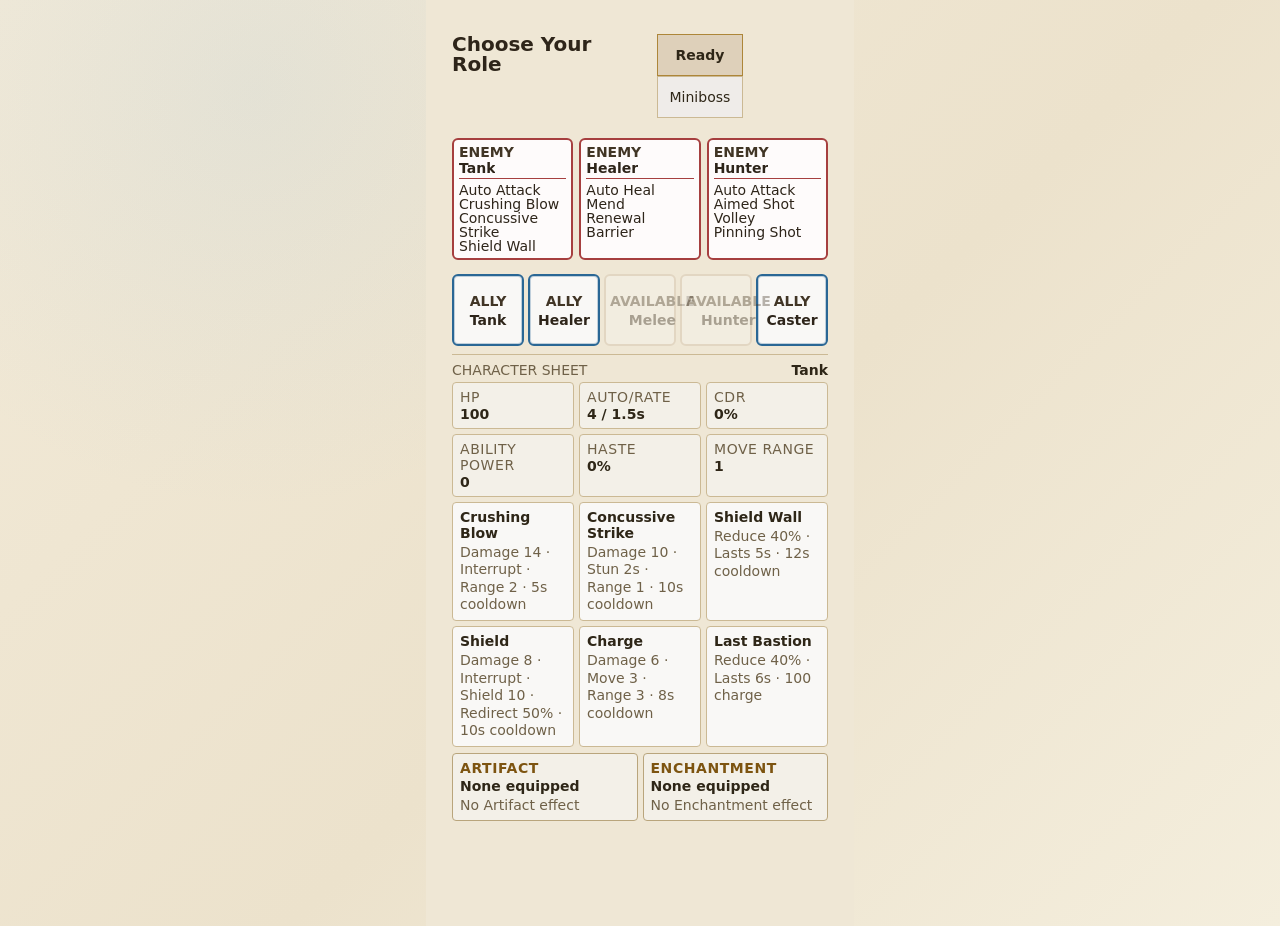
==== index.html @ 537f5ff3 "Refine expanded phone battle layout" ====
<!doctype html>
<html lang="en">
  <head>
    <meta charset="utf-8">
    <meta name="viewport" content="width=device-width, initial-scale=1">
    <title>Card Combat RPG Prototype</title>
    <link rel="stylesheet" href="styles.css?v=expanded-arena-2">
  </head>
  <body>
    <main class="app-shell">
      <section id="roleScreen" class="screen">
        <header class="screen-header">
          <div>
            <p class="eyebrow">Darkwood Training Pull</p>
            <h1>Choose Your Role</h1>
          </div>
          <div class="topbar-actions">
            <button id="roleReadyButton" class="primary-button" type="button">Ready</button>
            <button id="newRunButton" class="icon-text-button hidden" type="button">New Run</button>
            <button id="minibossButton" class="icon-text-button" type="button">Miniboss</button>
            <button id="openInventoryFromRole" class="icon-text-button" type="button">Loadout</button>
          </div>
        </header>
        <section class="character-sheet-strip">
          <h2>Character Sheet</h2>
          <div id="rolePlayerStatsPanel" class="player-stats-panel"></div>
        </section>
        <section>
          <h2>Battlefield Preview</h2>
          <div id="roleFormation" class="formation-grid"></div>
        </section>
        <div id="roleCards" class="hidden"></div>
        <div id="enemyPreview" class="hidden"></div>
      </section>

      <section id="battleScreen" class="screen battle-screen hidden">
        <div class="combat-topbar">
          <div>
            <p class="eyebrow" id="encounterLabel">Room 1 of 8</p>
            <h1 id="battleTitle">Training Pull</h1>
            <div id="runTrack" class="run-track" aria-label="Run progress"></div>
          </div>
          <div class="topbar-actions">
            <button id="openInventoryFromBattle" class="icon-text-button" type="button">Loadout</button>
            <button id="replayButton" class="icon-text-button" type="button">Replay</button>
          </div>
        </div>

        <div class="battle-layout">
          <section class="field-wrap" aria-label="Tactical battlefield">
            <svg id="targetLines" class="target-lines" aria-hidden="true"></svg>
            <div id="battlefield" class="battlefield"></div>
            <section class="target-panel battlefield-target-panel">
              <span>Current Target</span>
              <strong id="currentTargetText">None</strong>
              <div id="targetDetail" class="target-detail"></div>
            </section>
            <div id="countdownOverlay" class="countdown hidden"></div>
            <div id="resultOverlay" class="result-overlay hidden"></div>
          </section>

          <aside class="side-panel">
            <div class="battle-action-row">
              <section class="battle-abilities">
                <h2>Abilities</h2>
                <div id="abilityBar" class="ability-bar"></div>
              </section>
            </div>
            <div class="battle-info-row">
              <section>
                <h2>Gear &amp; Stats</h2>
                <div id="playerStatsPanel" class="player-stats-panel"></div>
              </section>
              <section>
                <h2>Live Meter</h2>
                <div id="meterList" class="meter-list"></div>
              </section>
            </div>
          </aside>
        </div>
      </section>

      <section id="lootScreen" class="screen hidden">
        <header class="screen-header">
          <div>
            <p class="eyebrow" id="lootPrompt">Choose 1 of 3</p>
            <h1>Personal Loot</h1>
          </div>
          <button id="lootConfirmButton" class="primary-button" type="button" disabled>Secure Card</button>
        </header>
        <section class="character-sheet-strip">
          <h2>Character Sheet</h2>
          <div id="lootPlayerStatsPanel" class="player-stats-panel"></div>
        </section>
        <div id="lootChoices" class="loot-grid"></div>
      </section>

      <section id="runScreen" class="screen hidden">
        <header class="screen-header">
          <div>
            <p class="eyebrow">Run Complete</p>
            <h1 id="runTitle">Darkwood Warren Cleared</h1>
          </div>
          <button id="returnToCampButton" class="primary-button" type="button">Return to Camp</button>
        </header>
        <div id="runSummary" class="run-summary"></div>
        <section>
          <h2>Cards Secured This Run</h2>
          <ul id="runCards" class="run-card-list"></ul>
        </section>
      </section>

      <section id="equipScreen" class="screen hidden">
        <header class="screen-header">
          <div>
            <p class="eyebrow">Card Added</p>
            <h1>Equip Your Loot</h1>
          </div>
          <button id="nextFightButton" class="primary-button" type="button">Enter Fight 2</button>
        </header>
        <section class="character-sheet-strip">
          <h2>Character Sheet</h2>
          <div id="equipPlayerStatsPanel" class="player-stats-panel"></div>
        </section>
        <div class="inventory-layout">
          <section>
            <h2>Equipment</h2>
            <div id="equipSlots" class="slot-grid"></div>
          </section>
          <section>
            <h2>Collection</h2>
            <div id="collectionCards" class="collection-list"></div>
          </section>
        </div>
      </section>
    </main>

    <dialog id="inventoryDialog" class="modal">
      <div class="modal-header">
        <h1>Collection</h1>
        <button id="closeInventory" class="icon-text-button" type="button">Close</button>
      </div>
      <section class="collection-character-sheet">
        <h2>Character Sheet</h2>
        <div id="modalCharacterSheet" class="player-stats-panel"></div>
      </section>
      <div class="inventory-layout">
        <section>
          <h2>Equipment</h2>
          <div id="modalEquipSlots" class="slot-grid"></div>
        </section>
        <section>
          <h2>Owned Cards</h2>
          <div id="modalCollectionCards" class="collection-list"></div>
        </section>
      </div>
    </dialog>

    <script src="game.js?v=no-team-labels"></script>
    <script src="loot/card-system.js"></script>
  </body>
</html>
---- styles.css ----
:root {
  color-scheme: light;
  --phone-width: 428px;
  --phone-height: 926px;
  --battle-cell-width: 100px;
  --battle-cell-height: 100px;
  --battle-gap: 7px;
  --bg: #efe7d5;
  --panel: #fbf6ea;
  --panel-soft: rgba(252, 247, 236, 0.94);
  --line: #cbb994;
  --line-bright: #8d7546;
  --text: #2e2617;
  --muted: #6f6148;
  --gold: #9a6f14;
  --red: #a83228;
  --green: #2f6f38;
  --blue: #2a6795;
  --violet: #63409f;
  --common: #6a6250;
  --uncommon: #2c7135;
  --rare: #26618f;
  --epic: #6e3aa8;
  --legendary: #a35f0c;
}

/* Phone-first lock: the game is authored for the iPhone Pro Max canvas (428x926).
   Cells are sized so 4 columns + gaps + the battlefield's own padding fit inside
   the 428px shell, with the taller cells using the vertical space the battle
   layout reclaimed. Narrower handsets step down at the 400px breakpoint below. */
:root {
  --battle-cell-width: 96px;
  --battle-cell-height: 120px;
  --battle-gap: 5px;
}

html,
body {
  min-height: var(--phone-height);
}

.app-shell {
  min-height: var(--phone-height);
  padding: 6px;
}

.screen {
  min-height: calc(var(--phone-height) - 12px);
}

#roleScreen {
  padding: 28px 20px;
}

#roleScreen .screen-header {
  margin-bottom: 20px;
}

#roleScreen h1 {
  font-size: 39px;
  line-height: 1.05;
}

.role-choice-screen {
  gap: 14px;
}

.role-enemy-preview h2 {
  font-size: 12px;
}

.role-enemy-list {
  grid-template-columns: repeat(3, minmax(0, 1fr));
  gap: 7px;
}

.role-enemy-card {
  min-height: 54px;
  padding: 8px;
  border-radius: 14px;
}

.role-enemy-card > span {
  font-size: 15px;
}

.role-enemy-card strong {
  font-size: 13px;
}

.role-enemy-card small {
  font-size: 11px;
}

.role-choice-grid {
  grid-template-columns: repeat(3, minmax(0, 1fr));
  gap: 8px;
}

.role-choice-card {
  min-height: 164px;
  padding: 10px 8px;
  border: 2px solid #cdbaa2;
  border-radius: 18px;
  background: #f9f8f6;
  color: #2e251a;
}

.role-choice-title {
  display: flex;
  justify-content: center;
  gap: 6px;
  text-align: center;
}

.role-choice-title span {
  font-size: 20px;
}

.role-choice-title strong {
  font-size: 19px;
}

.role-choice-rule {
  height: 2px;
  margin: 8px 0 7px;
  background: #f7f6f4;
}

.role-choice-card ul {
  gap: 2px;
  font-size: 10px;
  line-height: 1.18;
}

.battle-screen {
  display: grid;
  grid-template-rows: auto 1fr;
  min-height: calc(var(--phone-height) - 12px);
}

.battle-layout,
.selection-layout,
.inventory-layout {
  grid-template-columns: 1fr;
}

.combat-topbar {
  align-items: center;
  flex-direction: row;
  gap: 8px;
}

.combat-topbar > div:first-child {
  min-width: 0;
}

.combat-topbar h1 {
  overflow: hidden;
  font-size: 18px;
  text-overflow: ellipsis;
  white-space: nowrap;
}

.combat-topbar .topbar-actions {
  flex: 0 0 164px;
  grid-template-columns: repeat(2, minmax(0, 1fr));
}

.formation-grid {
  grid-template-columns: repeat(4, minmax(0, 1fr));
  gap: 5px;
  overflow-x: hidden;
}

.formation-cell,
.empty-cell {
  height: 124px;
  min-height: 0;
}

.battlefield {
  width: 100%;
  justify-content: center;
  padding: 10px 8px;
}

.cell,
.unit-card {
  width: var(--battle-cell-width);
  min-width: var(--battle-cell-width);
  height: var(--battle-cell-height);
  min-height: var(--battle-cell-height);
}

.field-wrap {
  display: grid;
  align-content: center;
  min-height: 344px;
  overflow: hidden;
}

.side-panel {
  gap: 5px;
  padding: 6px;
  align-self: end;
}

.loot-grid {
  grid-template-columns: 1fr;
}

#roleScreen .role-formation-cell .role-choice-title strong {
  overflow: hidden;
  max-width: 100%;
  font-size: 12px;
  text-overflow: ellipsis;
  white-space: nowrap;
  overflow-wrap: normal;
}

#roleScreen .role-formation-cell .role-choice-card {
  min-height: 164px;
  padding: 10px 8px;
  border: 2px solid #cdbaa2;
  border-radius: 18px;
  background: #f9f8f6;
  color: #2e251a;
}

#roleScreen .role-formation-cell .role-choice-card.selected {
  border-color: #cdbaa2;
}

#roleScreen .role-formation-cell .role-choice-title {
  display: flex;
  justify-content: center;
  gap: 6px;
}

#roleScreen .role-formation-cell .role-choice-title span {
  font-size: 20px;
}

#roleScreen .role-formation-cell .role-choice-title strong {
  font-size: 19px;
}

#roleScreen .role-formation-cell .role-choice-rule {
  height: 2px;
  margin: 8px 0 7px;
  background: #f7f6f4;
}

#roleScreen .role-formation-cell .role-choice-card ul {
  font-size: 10px;
  line-height: 1.18;
}

#roleScreen .role-choice-grid {
  grid-template-columns: repeat(3, minmax(0, 1fr));
  gap: 8px;
}

#roleScreen .role-choice-card {
  min-height: 300px;
  max-height: 300px;
  padding: 14px 10px;
  border-radius: 18px;
  align-content: start;
}

#roleScreen .role-choice-title {
  display: grid;
  justify-items: center;
  gap: 8px;
  text-align: center;
}

#roleScreen .role-choice-title span {
  font-size: 34px;
}

#roleScreen .role-choice-title strong {
  font-size: 24px;
}

#roleScreen .role-choice-card ul {
  font-size: 12px;
  line-height: 1.18;
}

/* Reference pass: player choice cards read like collectible cards. */
#roleScreen .role-formation-cell .role-choice-card {
  min-height: 164px;
  padding: 10px 8px;
  border: 2px solid #cdbaa2;
  border-radius: 18px;
  background: #f9f8f6;
  color: #2e251a;
}

#roleScreen .role-formation-cell .role-choice-card.selected {
  border-color: #cdbaa2;
}

#roleScreen .role-formation-cell .role-choice-title {
  display: flex;
  justify-content: center;
  gap: 6px;
}

#roleScreen .role-formation-cell .role-choice-title span {
  font-size: 20px;
}

#roleScreen .role-formation-cell .role-choice-title strong {
  font-size: 19px;
}

#roleScreen .role-formation-cell .role-choice-rule {
  height: 2px;
  margin: 8px 0 7px;
  background: #f7f6f4;
}

#roleScreen .role-formation-cell .role-choice-card ul {
  font-size: 10px;
  line-height: 1.18;
}

#roleScreen .unit-card-owner {
  margin-bottom: 4px;
  color: #413525;
  font-size: 10px;
  font-weight: 800;
  text-transform: uppercase;
}

#roleScreen .role-formation-grid {
  display: grid;
  grid-template-columns: repeat(4, minmax(0, 1fr));
  gap: 6px;
}

#roleScreen .role-formation-cell {
  min-height: 132px;
  min-height: 0;
  height: auto;
}

#roleScreen .role-empty-cell {
  width: 100%;
  height: 100%;
  min-height: 132px;
  border: 1px dashed #cdbaa2;
  border-radius: 14px;
}

#roleScreen .role-formation-cell .role-choice-card,
#roleScreen .role-formation-cell .role-enemy-card {
  width: 100%;
  height: 100%;
  min-height: 132px;
  max-height: 132px;
}

#roleScreen .role-formation-cell .role-choice-card {
  padding: 8px 6px;
}

#roleScreen .role-formation-cell .role-choice-title span {
  font-size: 22px;
}

#roleScreen .role-formation-cell .role-choice-title strong {
  font-size: 18px;
}

#roleScreen .role-formation-cell .role-choice-rule {
  margin: 7px 0 6px;
}

#roleScreen .role-formation-cell .role-choice-card ul {
  font-size: 9px;
  line-height: 1.12;
}

#roleScreen .role-formation-cell .role-enemy-card {
  padding: 7px;
}

#roleScreen .role-formation-cell .role-enemy-card ul {
  font-size: 8px;
}

#roleScreen .role-choice-title span,
#roleScreen .role-enemy-title > span {
  display: none;
}

#roleScreen .role-enemy-card {
  align-content: start;
  grid-template-columns: 1fr;
  min-height: 104px;
  padding: 9px;
  border-radius: 16px;
}

#roleScreen .role-enemy-title {
  display: grid;
  grid-template-columns: auto minmax(0, 1fr);
  gap: 6px;
  align-items: start;
  padding-bottom: 6px;
  border-bottom: 1px solid #a63f3f;
}

#roleScreen .role-enemy-card ul {
  display: grid;
  gap: 2px;
  margin: 7px 0 0;
  padding: 0;
  list-style: none;
  font-size: 10px;
  line-height: 1.12;
}

/* Make the player team choices read as cards, not wide list rows. */
.role-choice-grid {
  grid-template-columns: repeat(3, minmax(0, 1fr));
  gap: 8px;
}

.role-choice-card {
  min-height: 300px;
  max-height: 300px;
  padding: 14px 10px;
  border-radius: 18px;
  align-content: start;
}

.role-choice-title {
  display: grid;
  justify-items: center;
  gap: 8px;
  text-align: center;
}

.role-choice-title span {
  font-size: 34px;
}

.role-choice-title strong {
  font-size: 24px;
}

.role-choice-card ul {
  font-size: 12px;
  line-height: 1.18;
}

/* Make the player team choices read as cards, not wide list rows. */
.role-choice-grid {
  grid-template-columns: repeat(3, minmax(0, 1fr));
  gap: 8px;
}

.role-choice-card {
  min-height: 300px;
  max-height: 300px;
  padding: 14px 10px;
  border-radius: 18px;
  align-content: start;
}

.role-choice-title {
  display: grid;
  justify-items: center;
  gap: 8px;
  text-align: center;
}

.role-choice-title span {
  font-size: 34px;
}

.role-choice-title strong {
  font-size: 24px;
}

.role-choice-card ul {
  font-size: 12px;
  line-height: 1.18;
}

/* Conservative role screen pass: card layout, original game mood. */
#roleScreen {
  color: var(--text);
  background: transparent;
}

#roleScreen h1 {
  color: var(--text);
}

.role-enemy-preview h2 {
  display: block !important;
  color: var(--muted);
}

.role-enemy-card {
  border-color: rgba(186, 55, 44, 0.44);
  background: rgba(222, 191, 186, 0.9);
  color: var(--text);
}

.role-enemy-card small {
  color: var(--muted);
}

.role-choice-card {
  border-color: var(--line);
  background:
    linear-gradient(180deg, rgba(241, 238, 226, 0.08), rgba(233, 223, 201, 0.34)),
    var(--panel-soft);
  color: var(--text);
}

.role-choice-card:hover,
.role-choice-card.selected {
  border-color: var(--gold);
  box-shadow: 0 8px 20px rgba(62, 48, 30, 0.18);
}

.role-choice-rule {
  background: rgba(241, 238, 226, 0.14);
}

/* Light canvas preference. */
:root {
  color-scheme: light;
}

html,
body {
  background: var(--bg);
}

.app-shell {
  background: var(--bg);
}

* {
  box-sizing: border-box;
}

html,
body {
  width: 100%;
  min-height: 100%;
  margin: 0;
  overflow-x: hidden;
  background:
    radial-gradient(circle at 20% 10%, rgba(151, 189, 216, 0.14), transparent 26rem),
    linear-gradient(135deg, #f2ead8, #ece2cc 55%, #f4eedd);
  color: var(--text);
  font-family: Inter, ui-sans-serif, system-ui, -apple-system, BlinkMacSystemFont, "Segoe UI", sans-serif;
}

button {
  font: inherit;
}

.app-shell {
  width: min(var(--phone-width), 100%);
  min-height: 100vh;
  min-height: 100dvh;
  padding: 14px;
  margin: 0 auto;
}

.screen {
  width: 100%;
  margin: 0 auto;
}

.hidden {
  display: none !important;
}

#roleScreen {
  color: var(--text);
  background: var(--bg);
}

#roleScreen .screen-header {
  align-items: start;
}

#roleScreen .eyebrow,
#roleScreen .character-sheet-strip,
#roleScreen > section:not(.character-sheet-strip) h2,
#openInventoryFromRole {
  display: none;
}

#roleScreen h1 {
  color: #2e251a;
}

.screen-header,
.combat-topbar,
.modal-header {
  display: flex;
  justify-content: space-between;
  gap: 16px;
  align-items: center;
  margin-bottom: 10px;
}

.eyebrow {
  margin: 0 0 4px;
  color: var(--gold);
  font-size: 12px;
  font-weight: 800;
  letter-spacing: 0;
  text-transform: uppercase;
}

h1,
h2,
h3,
p {
  margin-top: 0;
}

h1 {
  margin-bottom: 0;
  font-size: 26px;
}

h2 {
  margin-bottom: 7px;
  color: var(--muted);
  font-size: 12px;
  text-transform: uppercase;
}

.selection-layout {
  display: grid;
  grid-template-columns: 1fr 1fr;
  gap: 18px;
}

.kit-grid {
  display: grid;
  grid-template-columns: repeat(3, minmax(0, 1fr));
  gap: 8px;
}

.kit-grid.six {
  grid-template-columns: repeat(3, minmax(0, 1fr));
}

.formation-grid {
  display: grid;
  grid-template-columns: repeat(4, minmax(104px, 1fr));
  gap: 6px;
  overflow-x: auto;
}

.role-choice-grid {
  display: grid;
  grid-template-columns: repeat(3, minmax(0, 1fr));
  gap: 20px;
}

.role-choice-screen {
  display: grid;
  gap: 16px;
}

.role-enemy-preview {
  display: grid;
  gap: 8px;
}

.role-enemy-preview h2 {
  margin: 0;
  color: #413525;
  font-size: 14px;
  font-weight: 800;
  text-transform: uppercase;
}

.role-enemy-list {
  display: grid;
  grid-template-columns: repeat(3, minmax(0, 1fr));
  gap: 8px;
}

.role-enemy-card {
  display: grid;
  grid-template-columns: auto minmax(0, 1fr);
  gap: 7px;
  align-items: center;
  min-height: 58px;
  padding: 10px;
  border: 2px solid #a63f3f;
  border-radius: 14px;
  background: #fefbfb;
  color: #2e251a;
}

.role-enemy-card > span {
  color: #972b2b;
  font-size: 18px;
  line-height: 1;
}

.role-enemy-card strong,
.role-enemy-card small {
  display: block;
  overflow: hidden;
  text-overflow: ellipsis;
  white-space: nowrap;
}

.role-enemy-card strong {
  font-size: 15px;
  line-height: 1.1;
}

.role-enemy-card small {
  color: #413525;
  font-size: 12px;
}

.role-choice-card {
  display: grid;
  align-content: start;
  min-height: 260px;
  padding: 24px 26px;
  border: 2px solid #cdbaa2;
  border-radius: 20px;
  background: #f9f8f6;
  color: #2e251a;
  cursor: pointer;
  text-align: left;
}

.role-choice-card:hover,
.role-choice-card.selected {
  border-color: #cdbaa2;
  box-shadow: 0 8px 20px rgba(62, 48, 30, 0.12);
}

.role-choice-title {
  display: flex;
  gap: 14px;
  align-items: center;
  min-width: 0;
}

.role-choice-title span {
  flex: 0 0 auto;
  font-size: 38px;
  line-height: 1;
}

.role-choice-title strong {
  overflow-wrap: anywhere;
  font-size: 40px;
  font-weight: 800;
  letter-spacing: 0;
  line-height: 1.05;
}

.role-choice-rule {
  height: 2px;
  margin: 20px 0 18px;
  background: #f7f6f4;
}

.role-choice-card ul {
  display: grid;
  gap: 6px;
  margin: 0;
  padding: 0;
  list-style: none;
  font-size: 28px;
  line-height: 1.16;
}

.formation-cell {
  height: 154px;
  min-height: 0;
}

.formation-card {
  width: 100%;
  height: 100%;
}

.ally-preview-card {
  border-left: 5px solid var(--blue);
}

.enemy-preview-card {
  border-left: 5px solid var(--red);
}

.empty-cell {
  display: grid;
  width: 100%;
  height: 100%;
  min-height: 100%;
  place-items: center;
  border: 1px dashed rgba(205, 186, 162, 0.34);
  color: rgba(145, 127, 48, 0.36);
  background: rgba(233, 223, 201, 0.18);
  font-weight: 800;
  text-transform: uppercase;
}

.unit-card.selected {
  background: rgba(222, 210, 186, 0.92);
}

.unit-card.incoming-cc {
  border-color: var(--violet);
  outline: 2px solid rgba(99, 64, 159, 0.55);
  outline-offset: -2px;
  background: rgba(238, 231, 246, 0.96);
}

.unit-card.casting-cc {
  border-color: var(--violet);
  box-shadow: inset 0 0 0 2px rgba(99, 64, 159, 0.55);
}

.stat-line {
  margin: 0 0 6px;
  color: var(--muted);
  font-size: 9px;
}

.base-number {
  color: var(--text);
  font-weight: 800;
}

.bonus-number {
  color: var(--green);
  font-weight: 900;
}

.ability-list {
  display: grid;
  gap: 2px;
  margin: 0;
  padding: 0;
  list-style: none;
}

.ability-list li {
  display: grid;
  grid-template-columns: minmax(0, 1fr) auto;
  gap: 4px;
  padding: 3px;
  background: rgba(233, 223, 201, 0.42);
  font-size: 8px;
  line-height: 1.05;
}

.ability-list strong,
.ability-list span {
  overflow: hidden;
  text-overflow: ellipsis;
  white-space: nowrap;
}

.loot-card,
.unit-card,
.slot,
.collection-card,
.target-panel,
.side-panel,
.modal {
  border: 1px solid var(--line);
  background: var(--panel-soft);
  box-shadow: 0 12px 30px rgba(62, 48, 30, 0.18);
}

.primary-button,
.icon-text-button,
.ability-button,
.collection-card button {
  min-height: 42px;
  border: 1px solid var(--line);
  background: #efece9;
  color: var(--text);
  cursor: pointer;
}

.primary-button {
  padding: 0 18px;
  border-color: #ad8639;
  background: #ded0ba;
  font-weight: 800;
}

.icon-text-button,
.collection-card button {
  padding: 0 12px;
}

.primary-button:hover,
.icon-text-button:hover,
.ability-button:hover,
.collection-card button:hover {
  border-color: var(--gold);
}

.battle-screen {
  width: 100%;
}

.battle-layout {
  display: grid;
  grid-template-columns: minmax(500px, 1fr) 280px;
  gap: 10px;
  align-items: start;
}

.field-wrap {
  position: relative;
  min-height: 508px;
  overflow: hidden;
  border: 1px solid #cdbaa2;
  background:
    linear-gradient(90deg, rgba(120, 96, 58, 0.10) 1px, transparent 1px),
    linear-gradient(0deg, rgba(120, 96, 58, 0.09) 1px, transparent 1px),
    #f3ecdb;
  background-size: calc(var(--battle-cell-width) + var(--battle-gap)) calc(var(--battle-cell-height) + var(--battle-gap));
}

.battlefield {
  position: relative;
  z-index: 2;
  display: grid;
  grid-template-rows: repeat(4, var(--battle-cell-height));
  grid-template-columns: repeat(4, var(--battle-cell-width));
  gap: var(--battle-gap);
  width: max-content;
  max-width: 100%;
  padding: 12px 10px;
}

.target-lines {
  position: absolute;
  inset: 0;
  z-index: 1;
  width: 100%;
  height: 100%;
  pointer-events: none;
}

.target-lines path {
  fill: none;
  stroke: rgba(187, 141, 27, 0.62);
  stroke-width: 3;
  stroke-linecap: square;
  stroke-linejoin: miter;
}

.target-lines path.bulwark-line {
  stroke: #0093d6;
  stroke-width: 5;
  stroke-dasharray: 10 4;
}

.target-lines path.bulwark-line-glow {
  stroke: rgba(43, 117, 172, 0.34);
  stroke-width: 12;
}

.target-lines path.ally-healer-line {
  stroke: rgba(48, 166, 67, 0.42);
  stroke-width: 3;
}

.target-lines path.enemy-healer-line-red {
  stroke: rgba(173, 51, 41, 0.82);
  stroke-width: 6;
}

.target-lines path.enemy-healer-line-green {
  stroke: rgba(48, 166, 67, 0.96);
  stroke-width: 3;
  stroke-dasharray: 8 5;
}

.target-lines path.healing-grid-pulse-glow {
  stroke: rgba(54, 225, 83, 0.45);
  stroke-width: 11px;
  stroke-linecap: square;
  filter: blur(2px);
}

.target-lines path.healing-grid-pulse {
  stroke: #72ff88;
  stroke-width: 4px;
  stroke-linecap: square;
  filter: drop-shadow(0 0 3px #35d850);
}

#roleScreen .role-lineups {
  display: grid;
  gap: 14px;
}

#roleScreen .role-lineup-section h2 {
  margin: 0 0 6px;
  font-size: 12px;
  text-transform: uppercase;
}

#roleScreen .enemy-lineup {
  display: grid;
  grid-template-columns: repeat(3, minmax(0, 1fr));
  gap: 6px;
}

#roleScreen .enemy-lineup .role-enemy-card {
  width: 100%;
  min-height: 112px;
  padding: 7px;
  border-radius: 6px;
}

#roleScreen .role-option-lineup {
  display: grid;
  grid-template-columns: repeat(5, minmax(0, 1fr));
  gap: 4px;
}

#roleScreen .role-option-lineup .role-choice-card {
  width: 100%;
  min-width: 0;
  min-height: 72px;
  max-height: 72px;
  padding: 6px 4px;
  border-radius: 6px;
  align-content: center;
  text-align: center;
}

#roleScreen .role-option-lineup .role-choice-title strong {
  font-size: 12px;
  line-height: 1.05;
  overflow-wrap: anywhere;
}

#roleScreen .role-option-lineup .unit-card-owner {
  font-size: 7px;
}

#roleScreen .role-option-lineup .role-choice-rule {
  margin: 5px 0;
}

#roleScreen .role-option-lineup .role-choice-card ul {
  gap: 1px;
  font-size: 7px;
  line-height: 1.08;
}

#roleScreen .role-option-lineup .role-choice-card.party-member {
  border-color: #2a6795;
  box-shadow: inset 0 0 0 1px rgba(42, 103, 149, 0.28);
}

#roleScreen .role-option-lineup .role-choice-card.selected {
  border-color: #9a6a12;
  box-shadow: inset 0 0 0 2px rgba(154, 106, 18, 0.34);
}

#roleScreen .role-option-lineup .role-choice-card.not-selected {
  opacity: 0.36;
}

#roleScreen .selected-role-kit {
  margin-top: 8px;
  padding-top: 7px;
  border-top: 1px solid #cbb994;
}

#roleScreen .selected-role-kit-head {
  display: flex;
  align-items: baseline;
  justify-content: space-between;
  margin-bottom: 4px;
}

#roleScreen .selected-role-kit-head span {
  color: #6f6148;
  font-size: 8px;
  text-transform: uppercase;
}

#roleScreen .selected-role-kit-head strong {
  font-size: 13px;
}

#roleScreen .selected-character-stats {
  display: grid;
  grid-template-columns: repeat(3, minmax(0, 1fr));
  gap: 4px;
  margin-bottom: 5px;
}

#roleScreen .selected-character-stats > div {
  min-width: 0;
  padding: 4px;
  background: #f3f0e8;
  border: 1px solid #cbb994;
  border-radius: 4px;
}

#roleScreen .selected-character-stats span,
#roleScreen .selected-character-stats strong {
  display: block;
}

#roleScreen .selected-character-stats span {
  color: #6f6148;
  font-size: 7px;
  text-transform: uppercase;
}

#roleScreen .selected-character-stats strong {
  margin-top: 1px;
  font-size: 10px;
}

#roleScreen .selected-role-auto {
  margin-bottom: 4px;
  font-size: 9px;
  font-weight: 700;
}

#roleScreen .selected-role-abilities {
  display: grid;
  grid-template-columns: repeat(3, minmax(0, 1fr));
  gap: 4px;
}

#roleScreen .selected-role-abilities > div {
  min-width: 0;
  min-height: 56px;
  padding: 4px;
  background: #f9f8f6;
  border: 1px solid #cbb994;
  border-radius: 4px;
}

#roleScreen .selected-role-abilities strong,
#roleScreen .selected-role-abilities small {
  display: block;
  overflow-wrap: anywhere;
}

#roleScreen .selected-role-abilities strong {
  font-size: 9px;
  line-height: 1.05;
}

#roleScreen .selected-role-passives {
  display: grid;
  grid-template-columns: repeat(2, minmax(0, 1fr));
  gap: 4px;
  margin-top: 5px;
}

#roleScreen .selected-role-passives > div {
  min-width: 0;
  min-height: 46px;
  padding: 4px;
  background: #f3f0e8;
  border: 1px solid #b9a57c;
  border-radius: 4px;
}

#roleScreen .selected-role-passives span,
#roleScreen .selected-role-passives strong,
#roleScreen .selected-role-passives small {
  display: block;
}

#roleScreen .selected-role-passives span {
  color: #7d5410;
  font-size: 7px;
  font-weight: 800;
  text-transform: uppercase;
}

#roleScreen .selected-role-passives strong {
  margin-top: 1px;
  font-size: 9px;
}

#roleScreen .selected-role-passives small {
  margin-top: 2px;
  color: #6f6148;
  font-size: 7px;
  line-height: 1.05;
}

#roleScreen .selected-role-abilities small {
  margin-top: 2px;
  color: #6f6148;
  font-size: 7px;
  line-height: 1.05;
}

.cell {
  position: relative;
  min-width: var(--battle-cell-width);
  min-height: var(--battle-cell-height);
}

.cell.danger-square {
  background:
    linear-gradient(0deg, rgba(217, 156, 151, 0.32), rgba(217, 156, 151, 0.08)),
    rgba(225, 184, 183, 0.42);
  box-shadow: inset 0 0 0 2px rgba(186, 55, 44, 0.86), 0 0 14px rgba(186, 55, 44, 0.38);
}

.cell.danger-square::after {
  content: attr(data-warning);
  position: absolute;
  inset: auto 5px 5px;
  z-index: 3;
  display: grid;
  height: 16px;
  place-items: center;
  border: 1px solid rgba(230, 147, 0, 0.8);
  background: linear-gradient(90deg, rgba(238, 202, 139, 0.42) var(--danger-progress), rgba(241, 239, 236, 0.72) var(--danger-progress));
  color: var(--text);
  font-size: 9px;
  font-weight: 900;
}

.cell.move-square {
  cursor: pointer;
  background: rgba(151, 189, 216, 0.14);
  box-shadow: inset 0 0 0 2px rgba(46, 125, 184, 0.65);
}

.cell.respawn-square {
  background:
    linear-gradient(0deg, rgba(197, 154, 241, 0.24), rgba(197, 154, 241, 0.06)),
    rgba(204, 186, 222, 0.46);
  box-shadow: inset 0 0 0 2px rgba(114, 0, 230, 0.72), 0 0 14px rgba(114, 0, 230, 0.26);
}

.cell.respawn-square::before {
  content: attr(data-respawn);
  position: absolute;
  inset: 8px;
  z-index: 2;
  display: grid;
  place-items: center;
  padding: 6px;
  border: 1px solid rgba(114, 0, 230, 0.8);
  background:
    linear-gradient(0deg, rgba(197, 154, 241, 0.24) calc(100% - var(--respawn-progress)), rgba(241, 239, 236, 0.72) calc(100% - var(--respawn-progress))),
    rgba(241, 239, 236, 0.74);
  color: var(--text);
  font-size: 9px;
  font-weight: 900;
  line-height: 1.1;
  text-align: center;
  text-transform: uppercase;
}

.unit-card {
  position: relative;
  display: grid;
  grid-template-rows: auto auto 1fr auto auto;
  width: var(--battle-cell-width);
  height: var(--battle-cell-height);
  padding: 6px;
  color: var(--text);
  cursor: pointer;
  overflow: hidden;
}

.unit-card.dead {
  opacity: 0.42;
  filter: grayscale(0.8);
}

.unit-card.ally {
  border-left: 5px solid var(--blue);
}

.unit-card.enemy {
  border-left: 5px solid var(--red);
}

.unit-card.player {
  box-shadow: inset 0 0 0 2px rgba(46, 125, 184, 0.34);
}

.unit-card.move-selected {
  outline: 3px solid rgba(46, 125, 184, 0.78);
  box-shadow: inset 0 0 0 2px rgba(46, 125, 184, 0.52), 0 0 14px rgba(46, 125, 184, 0.38);
}

.unit-name {
  overflow: hidden;
  font-weight: 800;
  text-overflow: ellipsis;
  white-space: nowrap;
}

.unit-meta,
.target-readout,
.bulwark-readout {
  overflow: hidden;
  color: var(--muted);
  font-size: 10px;
  text-overflow: ellipsis;
  white-space: nowrap;
}

.target-readout {
  color: var(--gold);
  font-weight: 700;
}

.hp-text {
  align-self: end;
  font-size: 10px;
  font-variant-numeric: tabular-nums;
}

.hp-bar,
.cast-track {
  height: 7px;
  overflow: hidden;
  background: rgba(120, 96, 58, 0.14);
}

.hp-bar span {
  display: block;
  height: 100%;
  background: linear-gradient(90deg, var(--green), #eae1c8);
}

.enemy .hp-bar span {
  background: linear-gradient(90deg, var(--red), #e0b78f);
}

.cast-track {
  position: relative;
  height: 13px;
}

.cast-track span {
  display: block;
  height: 100%;
  background: rgba(154, 111, 20, 0.45);
}

.cast-track strong {
  position: absolute;
  inset: 0;
  display: grid;
  place-items: center;
  padding: 0 3px;
  overflow: hidden;
  color: #3a2d10;
  font-size: 8px;
  line-height: 1;
  white-space: nowrap;
  text-overflow: ellipsis;
  text-shadow: none;
}

.side-panel {
  display: grid;
  gap: 9px;
  padding: 8px;
}

.target-panel {
  padding: 8px;
}

.target-panel span {
  display: block;
  color: var(--muted);
  font-size: 11px;
}

.target-panel strong {
  display: block;
  margin-top: 3px;
}

.ability-bar {
  display: grid;
  grid-template-columns: repeat(4, minmax(0, 1fr));
  gap: 6px;
}

.ability-button {
  position: relative;
  min-height: 48px;
  padding: 5px;
  overflow: hidden;
  text-align: center;
}

.ability-button strong,
.ability-button small {
  position: relative;
  z-index: 2;
  display: block;
}

.ability-button small {
  color: var(--muted);
}

.ability-button .cooldown-fill {
  position: absolute;
  inset: auto 0 0 0;
  height: 0%;
  background: rgba(242, 240, 237, 0.48);
}

.ability-button:disabled {
  color: #342a1d;
  cursor: default;
}

.meter-list {
  display: grid;
  width: max-content;
  max-width: 100%;
  justify-self: start;
  gap: 0;
  border: 1px solid rgba(205, 186, 162, 0.9);
  line-height: 1;
}

.player-stats-panel {
  display: grid;
  gap: 5px;
  width: max-content;
  max-width: 100%;
}

.stat-mini-grid {
  display: grid;
  width: max-content;
  border: 1px solid rgba(205, 186, 162, 0.9);
  line-height: 1;
}

.stat-mini-row {
  display: grid;
  grid-template-columns: 54px 34px 44px 36px;
  min-height: 18px;
  border-bottom: 1px solid rgba(205, 186, 162, 0.72);
  background: rgba(233, 223, 201, 0.45);
  font-size: 8px;
}

.stat-mini-row:last-child {
  border-bottom: 0;
}

.stat-mini-head {
  color: var(--gold);
  background: rgba(239, 236, 233, 0.95);
  font-weight: 800;
}

.stat-mini-row strong,
.stat-mini-row span {
  display: grid;
  align-items: center;
  min-width: 0;
  padding: 3px;
  border-right: 1px solid rgba(205, 186, 162, 0.72);
  overflow: hidden;
  text-overflow: ellipsis;
  white-space: nowrap;
}

.stat-mini-row span {
  justify-items: center;
}

.stat-mini-row span:last-child {
  border-right: 0;
  color: var(--text);
}

.gear-mini-list {
  display: grid;
  gap: 2px;
  max-width: 176px;
}

.gear-mini-list div {
  display: grid;
  grid-template-columns: 45px 1fr;
  gap: 4px;
  padding: 3px 4px;
  border: 1px solid rgba(205, 186, 162, 0.72);
  background: rgba(233, 223, 201, 0.36);
  font-size: 8px;
  line-height: 1.05;
}

.gear-mini-list strong,
.gear-mini-list span,
.gear-mini-list b {
  overflow: hidden;
  text-overflow: ellipsis;
  white-space: nowrap;
}

.gear-mini-list strong {
  color: var(--gold);
}

.gear-mini-list b {
  grid-column: 1 / -1;
  color: var(--green);
  font-weight: 800;
}

.meter-row {
  display: grid;
  grid-template-columns: 58px repeat(4, 18px);
  gap: 0;
  align-items: center;
  min-height: 18px;
  background: rgba(233, 223, 201, 0.45);
  font-size: 8px;
  border-bottom: 1px solid rgba(205, 186, 162, 0.72);
}

.meter-row:last-child {
  border-bottom: 0;
}

.meter-head {
  background: rgba(239, 236, 233, 0.95);
  color: var(--gold);
  font-size: 8px;
  font-weight: 800;
}

.meter-row strong {
  overflow: hidden;
  padding: 3px;
  border-right: 1px solid rgba(205, 186, 162, 0.72);
  text-overflow: ellipsis;
  white-space: nowrap;
}

.meter-row span {
  display: grid;
  min-height: 18px;
  place-items: center;
  border-right: 1px solid rgba(205, 186, 162, 0.72);
  color: var(--muted);
  font-variant-numeric: tabular-nums;
}

.meter-row span:last-child {
  border-right: 0;
}

.countdown,
.result-overlay {
  position: absolute;
  inset: 0;
  z-index: 4;
  display: grid;
  place-items: center;
  background: rgba(233, 223, 201, 0.42);
  color: var(--gold);
  font-size: clamp(56px, 13vw, 132px);
  font-weight: 900;
}

.result-overlay {
  align-content: center;
  gap: 14px;
  color: var(--text);
  font-size: clamp(32px, 7vw, 76px);
}

.result-overlay button {
  width: max-content;
}

.loot-grid {
  display: grid;
  grid-template-columns: repeat(3, minmax(0, 1fr));
  gap: 10px;
  align-items: stretch;
}

.loot-card {
  position: relative;
  display: grid;
  grid-template-rows: auto minmax(86px, 1fr) auto auto;
  min-height: 272px;
  padding: 8px;
  border-width: 2px;
  background:
    linear-gradient(180deg, rgba(241, 238, 226, 0.08), rgba(233, 223, 201, 0.32)),
    var(--panel-soft);
  cursor: pointer;
  overflow: hidden;
}

.loot-card::before {
  content: "";
  position: absolute;
  inset: 4px;
  border: 1px solid rgba(171, 149, 59, 0.16);
  pointer-events: none;
}

.loot-card:hover {
  transform: translateY(-2px);
  box-shadow: 0 14px 30px rgba(62, 48, 30, 0.18), 0 0 18px rgba(62, 48, 30, 0.18);
}

.card-rarity {
  position: relative;
  z-index: 1;
  padding: 4px 6px;
  border: 1px solid rgba(171, 149, 59, 0.16);
  background: rgba(241, 239, 236, 0.58);
  color: var(--gold);
  font-size: 9px;
  font-weight: 900;
  text-align: center;
  text-transform: uppercase;
}

.card-art {
  position: relative;
  z-index: 1;
  display: grid;
  align-content: center;
  justify-items: center;
  min-height: 92px;
  margin: 6px 0;
  border: 1px solid rgba(171, 149, 59, 0.22);
  background:
    linear-gradient(135deg, rgba(224, 200, 143, 0.16), transparent 46%),
    linear-gradient(315deg, rgba(151, 189, 216, 0.12), transparent 52%),
    rgba(233, 223, 201, 0.72);
}

.card-art span {
  color: var(--muted);
  font-size: 8px;
  font-weight: 800;
  text-transform: uppercase;
}

.card-art strong {
  color: var(--text);
  font-size: 30px;
  font-weight: 900;
}

.card-body {
  position: relative;
  z-index: 1;
  display: grid;
  align-content: start;
  min-height: 76px;
  padding: 6px;
  border: 1px solid rgba(171, 149, 59, 0.12);
  background: rgba(233, 223, 201, 0.42);
}

.card-body h3 {
  margin-bottom: 4px;
  text-align: center;
}

.card-rules {
  color: var(--text);
  font-size: 11px;
  line-height: 1.2;
  text-align: center;
}

.card-footer {
  position: relative;
  z-index: 1;
  margin-top: 6px;
  padding: 4px;
  border: 1px solid rgba(171, 149, 59, 0.12);
  background: rgba(241, 239, 236, 0.58);
  color: var(--muted);
  font-size: 8px;
  font-weight: 800;
  text-align: center;
  text-transform: uppercase;
}

.loot-card.rarity-common {
  background:
    linear-gradient(180deg, rgba(244, 242, 239, 0.12), rgba(233, 223, 201, 0.34)),
    var(--panel-soft);
}

.loot-card.rarity-uncommon {
  background:
    linear-gradient(180deg, rgba(216, 201, 168, 0.14), rgba(233, 223, 201, 0.34)),
    var(--panel-soft);
}

.loot-card.rarity-rare {
  background:
    linear-gradient(180deg, rgba(151, 189, 216, 0.16), rgba(233, 223, 201, 0.34)),
    var(--panel-soft);
}

.loot-card.rarity-epic {
  background:
    linear-gradient(180deg, rgba(197, 154, 241, 0.17), rgba(233, 223, 201, 0.34)),
    var(--panel-soft);
}

.loot-card.rarity-legendary {
  background:
    linear-gradient(180deg, rgba(224, 200, 143, 0.18), rgba(233, 223, 201, 0.34)),
    var(--panel-soft);
}

.loot-card {
  cursor: pointer;
}

.rarity-common {
  border-color: var(--common);
}

.rarity-uncommon {
  border-color: var(--uncommon);
}

.rarity-rare {
  border-color: var(--rare);
}

.rarity-epic {
  border-color: var(--epic);
}

.rarity-legendary {
  border-color: var(--legendary);
}

.inventory-layout {
  display: grid;
  grid-template-columns: 1fr 1.35fr;
  gap: 10px;
}

.collection-character-sheet {
  margin-bottom: 10px;
}

.collection-character-sheet .player-stats-panel {
  display: flex;
  flex-wrap: wrap;
  gap: 8px;
}

.slot-grid {
  display: grid;
  grid-template-columns: repeat(2, minmax(0, 1fr));
  gap: 8px;
}

.slot {
  min-height: 46px;
  padding: 6px;
}

.slot span,
.collection-card p {
  color: var(--muted);
  font-size: 11px;
}

.slot strong {
  display: block;
  overflow: hidden;
  text-overflow: ellipsis;
  white-space: nowrap;
}

.collection-list {
  display: grid;
  gap: 8px;
  max-height: 64vh;
  overflow: auto;
}

.collection-card {
  display: grid;
  grid-template-columns: 1fr auto auto;
  gap: 8px;
  align-items: center;
  padding: 10px;
}

.collection-card h3,
.collection-card p {
  margin-bottom: 3px;
}

.modal {
  width: min(920px, calc(100vw - 26px));
  padding: 18px;
  color: var(--text);
}

.modal::backdrop {
  background: rgba(242, 240, 237, 0.72);
}

@media (max-width: 960px) {
  .app-shell {
    padding: 8px;
  }

  .selection-layout,
  .battle-layout,
  .inventory-layout {
    grid-template-columns: 1fr;
  }

  .kit-grid,
  .kit-grid.six,
  .loot-grid {
    grid-template-columns: 1fr;
  }

  .field-wrap {
    min-height: 438px;
  }

  .battlefield {
    padding-left: 14px;
  }

  .side-panel {
    position: sticky;
    bottom: 0;
  }
}

@media (max-width: 560px) {
  :root {
    --battle-cell-width: 96px;
    --battle-cell-height: 120px;
    --battle-gap: 5px;
  }

  html,
  body {
    min-height: var(--phone-height);
  }

  .app-shell {
    min-height: var(--phone-height);
    padding: 6px;
  }

  .screen {
    min-height: calc(var(--phone-height) - 12px);
  }

  #roleScreen {
    padding: 34px 20px;
  }

  #roleScreen .screen-header {
    margin-bottom: 26px;
  }

  #roleScreen h1 {
    font-size: 43px;
    line-height: 1.05;
  }

  .role-choice-grid {
    grid-template-columns: 1fr;
    gap: 16px;
  }

  .role-choice-card {
    min-height: 206px;
    padding: 18px 24px;
    border-radius: 20px;
  }

  .role-choice-title {
    gap: 14px;
  }

  .role-choice-title span {
    font-size: 36px;
  }

  .role-choice-title strong {
    font-size: 38px;
  }

  .role-choice-rule {
    margin: 14px 0 12px;
  }

  .role-choice-card ul {
    gap: 3px;
    font-size: 22px;
    line-height: 1.22;
  }

  .battle-screen {
    display: grid;
    grid-template-rows: auto 1fr;
    min-height: calc(var(--phone-height) - 12px);
  }

  .screen-header,
  .combat-topbar,
  .modal-header {
    align-items: stretch;
    flex-direction: column;
    gap: 7px;
    margin-bottom: 7px;
  }

  .combat-topbar {
    align-items: center;
    flex-direction: row;
    gap: 8px;
  }

  .combat-topbar > div:first-child {
    min-width: 0;
  }

  .combat-topbar h1 {
    overflow: hidden;
    font-size: 18px;
    text-overflow: ellipsis;
    white-space: nowrap;
  }

  h1 {
    font-size: 21px;
  }

  h2 {
    font-size: 11px;
  }

  .eyebrow {
    font-size: 10px;
  }

  .topbar-actions {
    display: grid;
    grid-template-columns: 1fr 1fr;
    gap: 6px;
  }

  .combat-topbar .topbar-actions {
    flex: 0 0 164px;
    grid-template-columns: repeat(2, minmax(0, 1fr));
  }

  .primary-button,
  .icon-text-button,
  .ability-button,
  .collection-card button {
    min-height: 36px;
  }

  .formation-grid {
    grid-template-columns: repeat(4, minmax(0, 1fr));
    gap: 5px;
    overflow-x: hidden;
  }

  .formation-cell,
  .empty-cell {
    height: 124px;
    min-height: 0;
  }

  .loot-card {
    grid-template-rows: auto 76px auto auto;
    min-height: 238px;
  }

  .card-art {
    min-height: 76px;
    margin: 5px 0;
  }

  .card-art strong {
    font-size: 24px;
  }

  .card-body {
    min-height: 64px;
    padding: 5px;
  }

  .card-rules {
    font-size: 10px;
  }

    .battlefield {
    width: 100%;
    justify-content: center;
    padding: 10px 8px;
  }

  .cell,
  .unit-card {
    width: var(--battle-cell-width);
    min-width: var(--battle-cell-width);
    height: var(--battle-cell-height);
    min-height: var(--battle-cell-height);
  }

  .unit-card {
    padding: 4px;
  }

  .unit-name {
    font-size: 11px;
  }

  .unit-meta,
  .target-readout,
  .bulwark-readout,
  .hp-text {
    font-size: 8px;
  }

  .field-wrap {
    display: grid;
    align-content: center;
    min-height: 344px;
    overflow: hidden;
  }

  .side-panel {
    gap: 5px;
    padding: 6px;
    align-self: end;
  }

  .side-panel section {
    min-width: 0;
  }

  .target-panel {
    padding: 6px;
  }

  .target-panel span {
    font-size: 9px;
  }

  .target-panel strong {
    overflow: hidden;
    font-size: 11px;
    text-overflow: ellipsis;
    white-space: nowrap;
  }

  .ability-bar {
    grid-template-columns: repeat(4, minmax(0, 1fr));
  }

  .ability-button {
    min-height: 38px;
    padding: 3px;
  }

  .ability-button strong {
    font-size: 9px;
  }

  .ability-button small {
    font-size: 8px;
  }

  .meter-row {
    grid-template-columns: 52px repeat(4, 17px);
    min-height: 17px;
    font-size: 8px;
  }

  .meter-row span {
    min-height: 17px;
  }

    .stat-mini-row {
    grid-template-columns: minmax(42px, 1fr) 28px 34px 30px;
    min-height: 15px;
    font-size: 7px;
  }

  .stat-mini-row strong,
  .stat-mini-row span {
    padding: 2px;
  }

  .gear-mini-list {
    max-width: 100%;
    grid-template-columns: repeat(2, minmax(0, 1fr));
  }

  .gear-mini-list div {
    grid-template-columns: 38px 1fr;
    padding: 2px 3px;
    font-size: 7px;
  }

  .loot-grid {
    grid-template-columns: 1fr;
  }

  .slot-grid {
    grid-template-columns: repeat(2, minmax(0, 1fr));
  }

  .collection-card {
    grid-template-columns: 1fr;
  }

  .modal {
    width: calc(100vw - 12px);
    max-width: var(--phone-width);
    max-height: calc(var(--phone-height) - 12px);
    padding: 10px;
    overflow: auto;
  }
}

/* Phone-first lock: the game is authored for the iPhone Pro Max canvas (428x926).
   Cells are sized so 4 columns + gaps + the battlefield's own padding fit inside
   the 428px shell, with the taller cells using the vertical space the battle
   layout reclaimed. Narrower handsets step down at the 400px breakpoint below. */
:root {
  --battle-cell-width: 96px;
  --battle-cell-height: 120px;
  --battle-gap: 5px;
}

html,
body {
  min-height: var(--phone-height);
}

.app-shell {
  min-height: var(--phone-height);
  padding: 6px;
}

.screen {
  min-height: calc(var(--phone-height) - 12px);
}

#roleScreen {
  padding: 28px 20px;
}

#roleScreen .screen-header {
  margin-bottom: 20px;
}

#roleScreen h1 {
  font-size: 39px;
  line-height: 1.05;
}

.role-choice-screen {
  gap: 14px;
}

.role-enemy-preview h2 {
  font-size: 12px;
}

.role-enemy-list {
  grid-template-columns: repeat(3, minmax(0, 1fr));
  gap: 7px;
}

.role-enemy-card {
  min-height: 54px;
  padding: 8px;
  border-radius: 14px;
}

.role-enemy-card > span {
  font-size: 15px;
}

.role-enemy-card strong {
  font-size: 13px;
}

.role-enemy-card small {
  font-size: 11px;
}

.role-choice-grid {
  grid-template-columns: 1fr;
  gap: 12px;
}

.role-choice-card {
  min-height: 176px;
  max-height: 176px;
  padding: 16px 20px;
  border-radius: 20px;
}

.role-choice-title {
  gap: 14px;
}

.role-choice-title span {
  font-size: 31px;
}

.role-choice-title strong {
  font-size: 33px;
}

.role-choice-rule {
  margin: 12px 0 10px;
}

.role-choice-card ul {
  gap: 2px;
  font-size: 16px;
  line-height: 1.14;
}

.battle-screen {
  display: grid;
  grid-template-rows: auto 1fr;
  min-height: calc(var(--phone-height) - 12px);
}

.battle-layout,
.selection-layout,
.inventory-layout {
  grid-template-columns: 1fr;
}

.combat-topbar {
  align-items: center;
  flex-direction: row;
  gap: 8px;
}

.combat-topbar > div:first-child {
  min-width: 0;
}

.combat-topbar h1 {
  overflow: hidden;
  font-size: 18px;
  text-overflow: ellipsis;
  white-space: nowrap;
}

.combat-topbar .topbar-actions {
  flex: 0 0 164px;
  grid-template-columns: repeat(2, minmax(0, 1fr));
}

.formation-grid {
  grid-template-columns: repeat(4, minmax(0, 1fr));
  gap: 5px;
  overflow-x: hidden;
}

.formation-cell,
.empty-cell {
  height: 124px;
  min-height: 0;
}

.battlefield {
  width: 100%;
  justify-content: center;
  padding: 10px 8px;
}

.cell,
.unit-card {
  width: var(--battle-cell-width);
  min-width: var(--battle-cell-width);
  height: var(--battle-cell-height);
  min-height: var(--battle-cell-height);
}

.field-wrap {
  display: grid;
  align-content: center;
  min-height: 344px;
  overflow: hidden;
}

.side-panel {
  gap: 5px;
  padding: 6px;
  align-self: end;
}

.loot-grid {
  grid-template-columns: 1fr;
}

/* ---------------------------------------------------------------
   Multi-square units, run track, and run summary (dungeon run work)
   Specificity is deliberately raised so the mobile media-query
   overrides for .cell / .unit-card do not clobber the wide variant.
   --------------------------------------------------------------- */

.battlefield .cell.cell-wide {
  grid-column: span 2;
  width: calc(var(--battle-cell-width) * 2 + var(--battle-gap));
  min-width: calc(var(--battle-cell-width) * 2 + var(--battle-gap));
}

.battlefield .unit-card.wide {
  width: calc(var(--battle-cell-width) * 2 + var(--battle-gap));
  min-width: calc(var(--battle-cell-width) * 2 + var(--battle-gap));
}

.battlefield .unit-card.wide .unit-name {
  font-size: 14px;
  letter-spacing: 0.04em;
}

.battlefield .unit-card.enemy.wide {
  box-shadow: inset 0 0 0 2px rgba(201, 151, 29, 0.55), 0 0 18px rgba(186, 55, 44, 0.28);
}

.run-track {
  display: flex;
  gap: 4px;
  margin-top: 6px;
  flex-wrap: wrap;
}

.run-pip {
  display: grid;
  place-items: center;
  width: 20px;
  height: 20px;
  border: 1px solid var(--line);
  background: var(--panel-soft);
  color: rgba(145, 121, 48, 0.62);
  font-size: 10px;
  font-weight: 900;
  line-height: 1;
}

.run-pip.miniboss {
  border-color: rgba(186, 55, 44, 0.5);
}

.run-pip.boss {
  border-color: rgba(186, 55, 44, 0.9);
  color: rgba(165, 45, 29, 0.85);
}

.run-pip.cleared {
  background: rgba(216, 201, 168, 0.24);
  border-color: rgba(63, 166, 79, 0.72);
  color: rgba(145, 121, 48, 0.92);
}

.run-pip.current {
  background: rgba(224, 200, 143, 0.92);
  border-color: #c9971d;
  color: #141307;
  box-shadow: 0 0 10px rgba(62, 48, 30, 0.18);
}

.loot-card.picked {
  box-shadow: inset 0 0 0 3px rgba(201, 151, 29, 0.95), 0 0 20px rgba(201, 151, 29, 0.35);
  transform: translateY(-3px);
}

.loot-card.picked::after {
  content: "SECURED";
  position: absolute;
  top: 6px;
  right: 6px;
  z-index: 4;
  padding: 2px 6px;
  background: rgba(224, 200, 143, 0.92);
  color: #141307;
  font-size: 9px;
  font-weight: 900;
  letter-spacing: 0.08em;
}

#lootConfirmButton[disabled] {
  opacity: 0.4;
  cursor: not-allowed;
}

.result-note {
  margin: 6px 0 10px;
  font-size: 12px;
  font-weight: 600;
  line-height: 1.3;
  opacity: 0.78;
  text-transform: none;
  letter-spacing: 0;
}

.run-summary {
  display: grid;
  grid-template-columns: repeat(auto-fit, minmax(132px, 1fr));
  gap: 8px;
  margin-bottom: 14px;
}

.run-stat {
  display: grid;
  gap: 3px;
  padding: 10px;
  border: 1px solid var(--line);
  background: var(--panel-soft);
  box-shadow: 0 12px 30px rgba(62, 48, 30, 0.18);
}

.run-stat span {
  font-size: 10px;
  font-weight: 800;
  letter-spacing: 0.08em;
  opacity: 0.66;
  text-transform: uppercase;
}

.run-stat strong {
  font-size: 20px;
  font-weight: 900;
}

.run-card-list {
  display: grid;
  grid-template-columns: repeat(auto-fill, minmax(180px, 1fr));
  gap: 6px;
  margin: 0;
  padding: 0;
  list-style: none;
}

.run-card {
  display: grid;
  gap: 2px;
  padding: 8px 10px;
  border: 1px solid var(--line);
  background: var(--panel-soft);
  box-shadow: 0 12px 30px rgba(62, 48, 30, 0.18);
}

.run-card strong {
  font-size: 13px;
}

.run-card span {
  font-size: 10px;
  letter-spacing: 0.06em;
  opacity: 0.66;
  text-transform: uppercase;
}

.run-card.empty {
  opacity: 0.5;
}

/* --- Range feedback ---------------------------------------------------- */

.ability-button.out-of-range {
  opacity: 0.42;
  filter: grayscale(0.6);
}

.ability-button.out-of-range small {
  color: rgba(157, 46, 37, 0.95);
  font-weight: 900;
}

.target-panel strong.out-of-range {
  color: #ab2516;
}

.target-panel strong.point-blank::after {
  content: " · POINT BLANK";
  color: #c27c00;
  font-size: 10px;
  font-weight: 900;
  letter-spacing: 0.06em;
}

/* Rarity accent on the run-complete card list (the class was already emitted). */
.run-card { border-left-width: 4px; }
.run-card.rarity-common { border-left-color: var(--common); }
.run-card.rarity-uncommon { border-left-color: var(--uncommon); }
.run-card.rarity-rare { border-left-color: var(--rare); }
.run-card.rarity-epic { border-left-color: var(--epic); }
.run-card.rarity-legendary { border-left-color: var(--legendary); }

/* Role preview: cards size to their content instead of clipping it. */
#roleScreen .role-formation-grid {
  grid-auto-rows: minmax(164px, auto);
  align-items: stretch;
}

#roleScreen .role-formation-cell,
#roleScreen .role-formation-cell .role-choice-card,
.role-choice-card {
  max-height: none;
  height: auto;
}

.role-choice-card ul {
  overflow: visible;
}

/* Battle side panel: Gear & Stats and Live Meter sit side by side.
   Scoped so the loot/equip/role sheets keep their own natural sizing. */
.battle-info-row {
  display: grid;
  grid-template-columns: minmax(0, 1fr) minmax(0, 1fr);
  gap: 8px;
  align-items: start;
}

.battle-info-row > section {
  min-width: 0;
}

.battle-info-row .player-stats-panel,
.battle-info-row .stat-mini-grid,
.battle-info-row .meter-list,
.battle-info-row .gear-mini-list {
  width: 100%;
  max-width: 100%;
  min-width: 0;
}

.battle-info-row .stat-mini-row {
  grid-template-columns: minmax(0, 1fr) 24px 28px 26px;
}

.battle-info-row .meter-row {
  grid-template-columns: minmax(0, 1fr) repeat(4, 16px);
}

.battle-info-row .meter-row strong,
.battle-info-row .stat-mini-row strong {
  overflow: hidden;
  text-overflow: ellipsis;
  white-space: nowrap;
}

/* The battle grid was stretching its rows to fill the screen's min-height, which
   left a large dead gap between the battlefield and the side panel. Size rows to
   their content and let the panel sit directly beneath the field. */
.battle-layout {
  align-content: start;
  grid-auto-rows: min-content;
}

.battle-screen .side-panel {
  align-self: start;
}

/* Step the arena down on narrower handsets so four columns still fit. */
@media (max-width: 400px) {
  :root {
    --battle-cell-width: 82px;
    --battle-cell-height: 104px;
    --battle-gap: 4px;
  }
}

/* The field sizes to the arena now rather than a fixed reserve. */
.field-wrap {
  min-height: 0;
}

/* Bigger cells mean the unit cards can finally show their text instead of
   truncating it at three characters. */
.battlefield .unit-card {
  padding: 6px 6px 5px;
}

.battlefield .unit-name {
  font-size: 12px;
  line-height: 1.12;
  white-space: normal;
  /* break-word, not anywhere: prefer word boundaries so "Kingsguard Archer"
     wraps between words instead of splitting mid-word. */
  overflow-wrap: break-word;
  word-break: normal;
  hyphens: none;
}

.battlefield .unit-card.wide .unit-name {
  font-size: 15px;
}

.battlefield .unit-meta,
.battlefield .target-readout {
  font-size: 9px;
  line-height: 1.15;
}

.battlefield .hp-text {
  font-size: 11px;
}

.battlefield .bulwark-readout {
  font-size: 8px;
  line-height: 1.15;
}

/* Narrow handsets: shrink the name a notch so long unit names still fit a line. */
@media (max-width: 400px) {
  .battlefield .unit-name {
    font-size: 11px;
  }

  .battlefield .unit-card.wide .unit-name {
    font-size: 14px;
  }
}

/* ---------------------------------------------------------------
   Unit tokens. Units are pieces on a board; "card" now means gear
   exclusively. Shape + role symbol per the spec's shape language.
   --------------------------------------------------------------- */

.battlefield .unit-token {
  display: grid;
  grid-template-rows: 12px 1fr auto auto auto;
  gap: 2px;
  place-items: center;
  padding: 3px 4px 4px;
  background: transparent;
  border: 0;
  box-shadow: none;
  overflow: visible;
}

.battlefield .unit-token .token-shape {
  position: relative;
  display: grid;
  place-items: center;
  width: 46px;
  height: 46px;
  border: 2px solid var(--line-bright);
  background: var(--panel-soft);
  box-shadow: 0 3px 10px rgba(62, 48, 30, 0.22);
}

/* Allies are discs, enemies are angular. Readable at a glance without colour. */
.battlefield .unit-token.ally .token-shape { border-radius: 50%; }
.battlefield .unit-token.enemy .token-shape {
  border-radius: 4px;
  transform: rotate(45deg);
}
.battlefield .unit-token.enemy .token-symbol { transform: rotate(-45deg); }

.battlefield .unit-token.ally .token-shape { border-color: #2a6795; }
.battlefield .unit-token.enemy .token-shape { border-color: #a83228; }
.battlefield .unit-token.player .token-shape {
  border-color: var(--gold);
  border-width: 3px;
  box-shadow: 0 0 0 3px rgba(154, 111, 20, 0.22), 0 3px 10px rgba(62, 48, 30, 0.25);
}

.battlefield .unit-token.wide .token-shape { width: 62px; height: 62px; }

.battlefield .unit-token.selected .token-shape {
  outline: 3px solid var(--gold);
  outline-offset: 3px;
}

.battlefield .unit-token.dead {
  opacity: 0.38;
  filter: grayscale(0.85);
}

.battlefield .unit-token .token-symbol {
  font-size: 22px;
  line-height: 1;
  color: var(--text);
}

.battlefield .unit-token.wide .token-symbol { font-size: 30px; }

.battlefield .unit-token .token-name {
  max-width: 100%;
  font-size: 9px;
  font-weight: 800;
  line-height: 1.1;
  text-align: center;
  overflow-wrap: break-word;
}

.battlefield .unit-token.wide .token-name { font-size: 12px; }

.battlefield .unit-token .hp-bar {
  width: 100%;
  height: 5px;
}

.battlefield .unit-token .token-hp {
  font-size: 8px;
  font-weight: 700;
  opacity: 0.75;
}

.battlefield .unit-token .cast-track {
  width: 100%;
  height: 11px;
}

.battlefield .unit-token .token-pips {
  display: flex;
  gap: 2px;
  align-items: center;
  min-height: 12px;
}

.battlefield .unit-token .pip {
  display: grid;
  place-items: center;
  width: 12px;
  height: 12px;
  border: 1px solid var(--line);
  background: var(--panel);
  font-size: 8px;
  font-style: normal;
  line-height: 1;
}

.pip.enraged, .pip.exposed { border-color: var(--red); color: var(--red); }
.pip.pointblank { border-color: var(--legendary); color: var(--legendary); }
.pip.guard, .pip.barrier, .pip.bulwark { border-color: var(--blue); color: var(--blue); }
.pip.cc, .pip.incoming { border-color: var(--violet); color: var(--violet); }
.pip.dive { border-color: var(--gold); color: var(--gold); }

/* Destination picker */
.battlefield .cell.move-square {
  cursor: pointer;
  background: rgba(42, 103, 149, 0.16);
  box-shadow: inset 0 0 0 2px rgba(42, 103, 149, 0.7);
}

.ability-button.armed {
  border-color: var(--gold);
  box-shadow: inset 0 0 0 2px var(--gold);
}

/* The detail that left the board */
.target-detail {
  display: grid;
  gap: 2px;
  margin-top: 6px;
}

.target-detail div {
  display: grid;
  grid-template-columns: 62px 1fr;
  gap: 6px;
  align-items: baseline;
  font-size: 10px;
}

.target-detail span {
  color: var(--muted);
  font-size: 9px;
  font-weight: 800;
  letter-spacing: 0.04em;
  text-transform: uppercase;
}

.target-detail strong { font-weight: 700; }
.target-detail .wide-row strong { color: var(--red); }

/* Carry-overs from the old card styling that still drew rectangles around a
   token. State belongs on the shape now. */
.battlefield .unit-token.incoming-cc,
.battlefield .unit-token.casting-cc {
  outline: 0;
  background: transparent;
  box-shadow: none;
}

.battlefield .unit-token.incoming-cc .token-shape {
  border-color: var(--violet);
  background: rgba(238, 231, 246, 0.96);
}

.battlefield .unit-token.casting-cc .token-shape {
  border-color: var(--violet);
  box-shadow: 0 0 0 3px rgba(99, 64, 159, 0.28), 0 3px 10px rgba(62, 48, 30, 0.22);
}

/* Reserve the cast row so tokens sit on the same baseline whether or not
   anything is casting. */
.battlefield .unit-token {
  grid-template-rows: 12px 1fr 14px 5px 10px 12px;
  align-content: start;
}

.battlefield .unit-token .cast-track {
  grid-row: 6;
}

.battlefield .unit-token .token-name {
  grid-row: 3;
  align-self: center;
}

.battlefield .unit-token .hp-bar { grid-row: 4; }
.battlefield .unit-token .token-hp { grid-row: 5; }

.battlefield .unit-token .cast-track strong {
  font-size: 7px;
  letter-spacing: 0;
}

/* A square rotated 45deg has a diagonal ~1.41x its side, so it overflowed its
   grid row and collided with the name. Reserve a fixed row and size the rotated
   shapes to fit inside it. */
.battlefield .unit-token {
  grid-template-rows: 12px 58px 14px 5px 10px 12px;
}

.battlefield .unit-token .token-shape {
  width: 46px;
  height: 46px;
}

.battlefield .unit-token.enemy .token-shape {
  width: 39px;
  height: 39px;
}

.battlefield .unit-token.wide .token-shape {
  width: 46px;
  height: 46px;
}

.battlefield .unit-token.enemy .token-symbol {
  font-size: 19px;
}

.battlefield .unit-token.wide .token-symbol {
  font-size: 24px;
}

/* Compact two-column collection for the phone canvas. */
.collection-list {
  grid-template-columns: repeat(2, minmax(0, 1fr));
  gap: 6px;
}

@media (max-width: 960px) {
  .collection-card {
    grid-template-columns: minmax(0, 1fr) auto;
  }
}

.collection-card {
  min-width: 0;
  gap: 5px;
  padding: 6px;
}

.collection-card h3 {
  margin: 0 0 2px;
  font-size: 10px;
  line-height: 1.15;
}

.collection-card p {
  display: -webkit-box;
  margin: 0;
  overflow: hidden;
  font-size: 8px;
  line-height: 1.2;
  -webkit-box-orient: vertical;
  -webkit-line-clamp: 3;
}

.collection-card button {
  min-height: 30px;
  padding: 4px 6px;
  font-size: 9px;
}

.modal {
  width: min(var(--phone-width), calc(100vw - 12px));
  max-width: var(--phone-width);
}

.modal .inventory-layout {
  grid-template-columns: 1fr;
}

/* Battle units use compact information cards inside the existing 4x4 grid. */
.battlefield .unit-card.unit-token {
  position: relative;
  display: grid;
  place-items: stretch;
  grid-template-rows: 42px 25px minmax(0, 1fr) 12px;
  width: 100%;
  height: 100%;
  min-height: 0;
  padding: 4px;
  overflow: hidden;
  color: var(--text);
  text-align: left;
  background: #fff;
  border: 1px solid #aaa39a;
  border-radius: 5px;
  box-shadow: 0 2px 5px rgba(51, 45, 38, 0.12);
}

.battlefield .unit-card.unit-token.ally {
  border-top: 3px solid #2a6795;
}

.battlefield .unit-card.unit-token.enemy {
  border-top: 3px solid #a83228;
}

.battlefield .unit-card.unit-token.player {
  border-color: #9a6a12;
  border-top-width: 3px;
}

.battlefield .unit-card.unit-token.selected {
  outline: 2px solid #c58b1b;
  outline-offset: -2px;
}

.battlefield .unit-card.unit-token .ultimate-border {
  position: absolute;
  inset: 0;
  z-index: 3;
  width: 100%;
  height: 100%;
  overflow: visible;
  pointer-events: none;
}

.battlefield .unit-card.unit-token .ultimate-border rect {
  fill: none;
  vector-effect: non-scaling-stroke;
  stroke-width: 3px;
}

.battlefield .unit-card.unit-token .ultimate-border-track {
  stroke: #c4beb5;
}

.battlefield .unit-card.unit-token .ultimate-border-fill {
  stroke: #c58b1b;
  stroke-linecap: butt;
  stroke-dashoffset: 0;
  transition: stroke-dasharray 160ms linear;
}

.battlefield .unit-card.unit-token.enemy .ultimate-border-fill {
  stroke: #b5362c;
}

.battlefield .unit-card.unit-token.ultimate-ready .ultimate-border-fill {
  stroke: #d39b22;
  filter: drop-shadow(0 0 2px rgba(197, 139, 27, 0.7));
}

.battlefield .unit-card.unit-token.enemy.ultimate-ready .ultimate-border-fill {
  stroke: #d23f34;
  filter: drop-shadow(0 0 2px rgba(181, 54, 44, 0.72));
}

.battle-card-head {
  min-width: 0;
  padding-right: 47px;
}

.battle-card-head span,
.battle-card-health span,
.battle-card-conditions > span,
.battle-card-target > span {
  display: block;
  font-size: 6px;
  line-height: 1.1;
  color: var(--muted);
  text-transform: uppercase;
}

.battle-card-head strong {
  display: block;
  overflow: hidden;
  font-size: 11px;
  line-height: 1.05;
  text-overflow: ellipsis;
  white-space: nowrap;
}

.battle-card-head small {
  display: block;
  overflow: hidden;
  font-size: 6px;
  line-height: 1.1;
  text-overflow: ellipsis;
  white-space: nowrap;
}

.battle-card-target {
  position: absolute;
  top: 3px;
  right: 3px;
  width: 45px;
  min-height: 36px;
  padding: 3px;
  overflow: hidden;
  background: #f3f1ed;
  border: 1px solid #c9c4bc;
  border-radius: 3px;
}

.battle-card-target strong,
.battle-card-target small {
  display: block;
  overflow: hidden;
  font-size: 6px;
  line-height: 1.1;
  text-overflow: ellipsis;
  white-space: nowrap;
}

.battle-card-target > div {
  height: 3px;
  margin: 2px 0;
  overflow: hidden;
  background: #d8d4cd;
}

.battle-card-target > div i {
  display: block;
  height: 100%;
  background: #a83228;
}

.battle-card-health {
  min-width: 0;
}

.battle-card-health > strong {
  float: right;
  margin-top: -7px;
  font-size: 7px;
}

.battle-card-health .hp-bar {
  box-sizing: border-box;
  width: calc(100% - 8px);
  height: 7px;
  margin: 3px auto 0;
  overflow: hidden;
  background: #dedbd5;
  border: 1px solid #c9c4bc;
}

.battle-card-health .hp-bar i {
  display: block;
  height: 100%;
  background: #397652;
}

.battlefield .unit-card.unit-token.enemy .battle-card-health .hp-bar i {
  background: #a83228;
}

.battle-card-conditions {
  min-height: 0;
  padding: 3px;
  overflow: hidden;
  background: #f7f6f3;
  border: 1px solid #d8d4cd;
}

.battle-card-conditions div {
  display: grid;
  gap: 1px;
  margin-top: 2px;
}

.battle-card-conditions small {
  overflow: hidden;
  font-size: 6px;
  line-height: 1.1;
  text-overflow: ellipsis;
  white-space: nowrap;
}

.battlefield .unit-card.unit-token .token-pips {
  position: absolute;
  right: 3px;
  bottom: 2px;
  display: flex;
  gap: 1px;
}

.battlefield .unit-card.unit-token .cast-track {
  position: relative;
  grid-row: 4;
  width: 100%;
  min-width: 0;
}

/* Keep the complete six-card ability hand visible in one phone-width row. */
#battleScreen .ability-bar {
  grid-template-columns: repeat(6, minmax(0, 1fr));
  gap: 3px;
}

#battleScreen .ability-button {
  min-width: 0;
  min-height: 58px;
  padding: 3px 2px;
}

#battleScreen .ability-button strong {
  font-size: 9px;
  line-height: 1.08;
  overflow-wrap: anywhere;
}

#battleScreen .ability-button small {
  margin-top: 2px;
  font-size: 7px;
  line-height: 1.05;
}

.card-keywords {
  display: block;
  margin: 2px 0;
  color: #7d5410;
  font-size: 8px;
  line-height: 1.1;
  text-transform: uppercase;
}

.battle-action-row {
  display: grid;
  grid-template-columns: repeat(2, minmax(0, 1fr));
  gap: 6px;
  align-items: stretch;
}

.battle-action-row > section {
  min-width: 0;
}

#battleScreen .battle-action-row .ability-bar {
  grid-template-columns: repeat(3, minmax(0, 1fr));
  gap: 3px;
}

#battleScreen .battle-action-row .ability-button {
  min-height: 46px;
}

.battle-action-row .target-panel {
  padding: 6px;
}

.battle-action-row .target-detail div {
  grid-template-columns: 54px minmax(0, 1fr);
  gap: 3px;
}

/* ---------------------------------------------------------------
   Combat feedback: floating numbers and hit flashes.
   Floaters are positioned from JS each frame rather than by CSS
   animation, because the board re-renders ~12x a second and a CSS
   animation would restart on every one of those renders.
   Ultimate charge already has its own SVG border ring, so there is
   deliberately no charge bar here.
   --------------------------------------------------------------- */

.battlefield .unit-token { position: relative; }

.token-floaters {
  position: absolute;
  left: 50%;
  top: 30%;
  width: 0;
  height: 0;
  z-index: 8;
  pointer-events: none;
}

.floater {
  position: absolute;
  left: 0;
  top: 0;
  white-space: nowrap;
  font-size: 17px;
  font-weight: 900;
  line-height: 1;
  letter-spacing: -0.02em;
  text-shadow:
    0 0 4px var(--panel), 0 1px 0 var(--panel), 0 -1px 0 var(--panel),
    1px 0 0 var(--panel), -1px 0 0 var(--panel);
}

.floater.damage { color: #8f2a20; }
.floater.hurt   { color: #b3271a; }
.floater.heal   { color: #1f6b2c; }
.floater.absorb { color: #2a6795; font-size: 11px; letter-spacing: 0.04em; }
.floater.down   { color: #4a3a1e; font-size: 12px; letter-spacing: 0.1em; }

/* Flashes are driven by a timer on the unit, so they survive the re-render. */
.battlefield .unit-token.hit-flash {
  background: rgba(179, 39, 26, 0.16);
  box-shadow: inset 0 0 0 2px rgba(179, 39, 26, 0.75);
}

.battlefield .unit-token.heal-flash {
  background: rgba(47, 111, 56, 0.16);
  box-shadow: inset 0 0 0 2px rgba(47, 111, 56, 0.7);
}

/* ---------------------------------------------------------------
   Role screen: the character sheet and ability text were down at
   7-10px, which is below comfortable reading size on a phone.
   --------------------------------------------------------------- */

#roleScreen .selected-character-stats {
  gap: 5px;
}

#roleScreen .selected-character-stats > div {
  padding: 6px 7px;
}

#roleScreen .selected-character-stats span {
  font-size: 9px;
  letter-spacing: 0.04em;
}

#roleScreen .selected-character-stats strong {
  margin-top: 2px;
  font-size: 16px;
  line-height: 1.05;
  font-variant-numeric: tabular-nums;
}

#roleScreen .selected-role-abilities {
  gap: 5px;
}

#roleScreen .selected-role-abilities > div {
  min-height: 74px;
  padding: 6px 7px;
}

#roleScreen .selected-role-abilities strong {
  font-size: 12px;
  line-height: 1.15;
}

#roleScreen .selected-role-abilities small {
  margin-top: 3px;
  font-size: 10px;
  line-height: 1.25;
}

#roleScreen .selected-role-kit-head strong {
  font-size: 15px;
}

/* Artifact and Enchantment, matched to the sheet and ability sizes above. */
#roleScreen .selected-role-passives {
  gap: 5px;
  margin-top: 6px;
}

#roleScreen .selected-role-passives > div {
  min-height: 64px;
  padding: 6px 7px;
}

#roleScreen .selected-role-passives span {
  font-size: 9px;
  letter-spacing: 0.04em;
}

#roleScreen .selected-role-passives strong {
  margin-top: 2px;
  font-size: 12px;
  line-height: 1.15;
}

#roleScreen .selected-role-passives small {
  margin-top: 3px;
  font-size: 10px;
  line-height: 1.25;
}

#roleScreen h1 {
  font-size: 20px !important;
  line-height: 1;
}

#roleScreen * {
  font-size: 14px !important;
}

#roleScreen .enemy-lineup .role-enemy-card {
  min-height: 0;
  padding: 5px;
  gap: 2px;
  align-content: start;
}

#roleScreen .enemy-lineup .unit-card-owner {
  margin: 0;
  line-height: 1;
}

#roleScreen .enemy-lineup .role-enemy-title {
  padding-bottom: 2px;
  line-height: 1;
}

#roleScreen .enemy-lineup .role-enemy-card ul {
  gap: 0;
  margin: 2px 0 0;
  line-height: 1;
}

.battlefield {
  grid-template-columns: repeat(3, minmax(0, 1fr));
}

/* Personal Loot must fit inside the phone's visible viewport without scrolling. */
body:has(#lootScreen:not(.hidden)),
body:has(#lootScreen:not(.hidden)) .app-shell {
  height: 100dvh;
  min-height: 0;
  overflow: hidden;
}

#lootScreen:not(.hidden) {
  display: grid;
  grid-template-rows: auto auto minmax(0, 1fr);
  gap: 5px;
  height: 100dvh;
  min-height: 0;
  padding: 8px;
  overflow: hidden;
}

#lootScreen .screen-header {
  gap: 8px;
  margin: 0;
}

#lootScreen .screen-header h1 {
  font-size: 20px;
}

#lootScreen .eyebrow,
#lootScreen .character-sheet-strip h2 {
  margin-bottom: 2px;
  font-size: 14px;
}

#lootScreen #lootConfirmButton {
  min-height: 34px;
  padding: 0 10px;
  font-size: 14px;
}

#lootScreen .character-sheet-strip {
  min-height: 0;
}

#lootScreen #lootPlayerStatsPanel {
  display: grid;
  grid-template-columns: auto minmax(0, 1fr);
  gap: 4px;
  width: 100%;
  max-width: none;
  align-items: start;
}

#lootScreen .stat-mini-row {
  grid-template-columns: 46px 28px 34px 30px;
  min-height: 16px;
  font-size: 12px;
}

#lootScreen .stat-mini-row strong,
#lootScreen .stat-mini-row span {
  padding: 2px;
}

#lootScreen .gear-mini-list {
  grid-template-columns: repeat(2, minmax(0, 1fr));
  gap: 2px;
  width: 100%;
  max-width: none;
}

#lootScreen .gear-mini-list div {
  grid-template-columns: 42px minmax(0, 1fr);
  gap: 2px;
  padding: 2px 3px;
  font-size: 12px;
  line-height: 1;
}

#lootScreen .loot-grid {
  grid-template-columns: repeat(3, minmax(0, 1fr));
  gap: 4px;
  min-height: 0;
  overflow: hidden;
}

#lootScreen .loot-card {
  grid-template-rows: auto 36px minmax(0, 1fr) auto;
  min-height: 0;
  height: 100%;
  padding: 4px;
}

#lootScreen .card-rarity {
  padding: 2px;
  font-size: 12px;
}

#lootScreen .card-art {
  min-height: 36px;
  margin: 2px 0;
}

#lootScreen .card-art span {
  font-size: 11px;
}

#lootScreen .card-art strong {
  font-size: 20px;
}

#lootScreen .card-body {
  min-height: 0;
  padding: 3px;
  overflow: hidden;
}

#lootScreen .card-body h3 {
  margin-bottom: 2px;
  font-size: 14px;
  line-height: 1.05;
}

#lootScreen .stat-line,
#lootScreen .card-keywords,
#lootScreen .card-rules {
  font-size: 12px;
  line-height: 1.1;
}

#lootScreen .card-footer {
  margin-top: 2px;
  padding: 2px;
  font-size: 11px;
  line-height: 1.05;
}

/* Battle view: readable on-phone typography without page scrolling. */
body:has(#battleScreen:not(.hidden)),
body:has(#battleScreen:not(.hidden)) .app-shell {
  height: 100dvh;
  min-height: 0;
  overflow: hidden;
}

#battleScreen:not(.hidden) {
  display: grid;
  grid-template-rows: auto minmax(0, 1fr);
  gap: 5px;
  height: 100dvh;
  min-height: 0;
  padding: 6px;
  overflow: hidden;
}

#battleScreen .combat-topbar {
  margin: 0;
}

#battleScreen .combat-topbar h1 {
  font-size: 20px;
}

#battleScreen .combat-topbar .eyebrow,
#battleScreen .run-track,
#battleScreen .topbar-actions button {
  font-size: 12px;
}

#battleScreen .battle-layout {
  display: grid;
  grid-template-rows: minmax(0, 1fr) auto;
  gap: 5px;
  min-height: 0;
  overflow: hidden;
}

#battleScreen .field-wrap {
  min-height: 0;
  overflow: hidden;
}

#battleScreen .side-panel {
  position: static;
  gap: 0;
  padding: 4px;
}

#battleScreen .battle-info-row {
  display: none;
}

#battleScreen .battle-card-head span,
#battleScreen .battle-card-health span,
#battleScreen .battle-card-conditions > span,
#battleScreen .battle-card-target > span {
  font-size: 9px;
}

#battleScreen .battle-card-head strong {
  font-size: 14px;
}

#battleScreen .battle-card-head small,
#battleScreen .battle-card-target strong,
#battleScreen .battle-card-target small,
#battleScreen .battle-card-conditions small {
  font-size: 10px;
}

#battleScreen .battle-card-health > strong {
  font-size: 11px;
}

#battleScreen .battle-action-row .target-panel > span,
#battleScreen .battle-action-row .target-detail {
  font-size: 12px;
}

#battleScreen .battle-action-row .target-panel > strong {
  font-size: 14px;
  line-height: 1.1;
}

#battleScreen .battle-abilities h2 {
  font-size: 12px;
}

#battleScreen .battle-action-row .ability-button {
  min-height: 54px;
  padding: 3px;
}

#battleScreen .battle-action-row .ability-button strong {
  font-size: 13px;
  line-height: 1.05;
}

#battleScreen .battle-action-row .ability-button small {
  font-size: 11px;
  line-height: 1.05;
}

/* Loot choices use readable landscape cards: three full-width rows. */
#lootScreen .stat-mini-row,
#lootScreen .gear-mini-list div {
  font-size: 14px;
}

#lootScreen .loot-grid {
  grid-template-columns: 1fr;
  grid-template-rows: repeat(3, minmax(0, 1fr));
  gap: 5px;
}

#lootScreen .loot-card {
  grid-template-columns: 72px minmax(0, 1fr);
  grid-template-rows: auto minmax(0, 1fr) auto;
  grid-template-areas:
    "rarity rarity"
    "art body"
    "footer footer";
  gap: 3px;
  min-height: 0;
  padding: 4px;
}

#lootScreen .card-rarity {
  grid-area: rarity;
  font-size: 14px;
}

#lootScreen .card-art {
  grid-area: art;
  min-height: 0;
  height: 100%;
  margin: 0;
}

#lootScreen .card-art span {
  font-size: 12px;
}

#lootScreen .card-art strong {
  font-size: 22px;
}

#lootScreen .card-body {
  grid-area: body;
  align-content: center;
  padding: 4px 6px;
}

#lootScreen .card-body h3 {
  font-size: 18px;
  line-height: 1;
  text-align: left;
}

#lootScreen .stat-line,
#lootScreen .card-keywords,
#lootScreen .card-rules {
  font-size: 14px;
  line-height: 1.1;
  text-align: left;
}

#lootScreen .card-footer {
  grid-area: footer;
  font-size: 12px;
}

#battleScreen .battle-card-health > strong {
  display: block;
  float: none;
  margin: 0 4px 0 0;
  text-align: right;
}

#battleScreen .battle-action-row {
  grid-template-columns: 1fr;
  gap: 3px;
}

#battleScreen .battle-action-row .target-panel {
  padding: 4px 6px;
}

#battleScreen .battle-action-row .target-detail {
  display: grid;
  grid-template-columns: repeat(4, minmax(0, 1fr));
  gap: 3px;
}

#battleScreen .battle-action-row .target-detail div {
  display: block;
  min-width: 0;
}

#battleScreen .battle-action-row .target-detail span,
#battleScreen .battle-action-row .target-detail strong {
  overflow: hidden;
  text-overflow: ellipsis;
  white-space: nowrap;
}

#battleScreen .battle-action-row .ability-bar {
  grid-template-columns: repeat(6, minmax(0, 1fr));
  gap: 3px;
}

#battleScreen .battle-action-row .ability-button {
  min-height: 62px;
}

#battleScreen .combat-topbar .topbar-actions {
  flex-basis: 132px;
  gap: 4px;
}

#battleScreen .combat-topbar .topbar-actions button {
  min-height: 30px;
  padding: 0 6px;
  font-size: 11px;
}

#battleScreen .field-wrap,
#battleScreen .battlefield {
  height: 100%;
}

#battleScreen .battlefield {
  grid-template-rows: repeat(4, minmax(0, 1fr));
  align-content: stretch;
}

#battleScreen .battlefield .cell,
#battleScreen .battlefield .unit-card {
  height: 100%;
  min-height: 0;
}

#battleScreen .battle-card-conditions div {
  margin-top: 0;
}

#battleScreen .battlefield-target-panel {
  position: absolute;
  left: 50%;
  top: 50%;
  z-index: 4;
  display: grid;
  grid-template-columns: auto minmax(0, 1fr);
  gap: 4px 7px;
  width: calc(100% - 28px);
  padding: 5px 7px;
  transform: translate(-50%, -50%);
  background: rgba(251, 246, 234, 0.94);
}

#battleScreen .battlefield-target-panel > span,
#battleScreen .battlefield-target-panel > strong {
  display: block;
  margin: 0;
  align-self: center;
  font-size: 13px;
  line-height: 1.05;
}

#battleScreen .battlefield-target-panel > strong {
  overflow: hidden;
  font-size: 14px;
  text-overflow: ellipsis;
  white-space: nowrap;
}

#battleScreen .battlefield-target-panel .target-detail {
  grid-column: 1 / -1;
  display: grid;
  grid-template-columns: repeat(4, minmax(0, 1fr));
  gap: 3px;
}

#battleScreen .battlefield-target-panel .target-detail div {
  display: block;
  min-width: 0;
}

#battleScreen .battle-action-row .ability-button {
  min-height: 82px;
  padding: 5px 3px;
}

@media (max-width: 400px) {
  :root {
    --battle-cell-width: calc((100vw - 44px) / 3);
    --battle-cell-height: 120px;
  }
}

#battleScreen .combat-topbar .topbar-actions {
  flex-basis: 116px;
}

#battleScreen .combat-topbar .topbar-actions button {
  min-height: 26px;
  padding: 0 4px;
  font-size: 10px;
}

#battleScreen .battlefield {
  gap: 3px;
  padding: 4px;
}

#battleScreen .battlefield .cell,
#battleScreen .battlefield .unit-card {
  width: 100%;
  min-width: 0;
}

#battleScreen .battlefield-target-panel {
  top: 7px;
  width: calc(100% - 16px);
  min-height: 34px;
  padding: 5px 7px;
  transform: translateX(-50%);
}

#battleScreen .battlefield-target-panel > span {
  font-size: 12px;
  white-space: nowrap;
}

#battleScreen .battlefield-target-panel > strong {
  font-size: 14px;
}

#battleScreen .battlefield-target-panel .target-detail {
  display: none;
}

#battleScreen .battle-action-row .ability-button {
  min-height: 92px;
  padding: 7px 3px;
}

#battleScreen .battle-action-row .ability-button strong {
  font-size: 14px;
}

#battleScreen .battle-action-row .ability-button small {
  font-size: 12px;
}
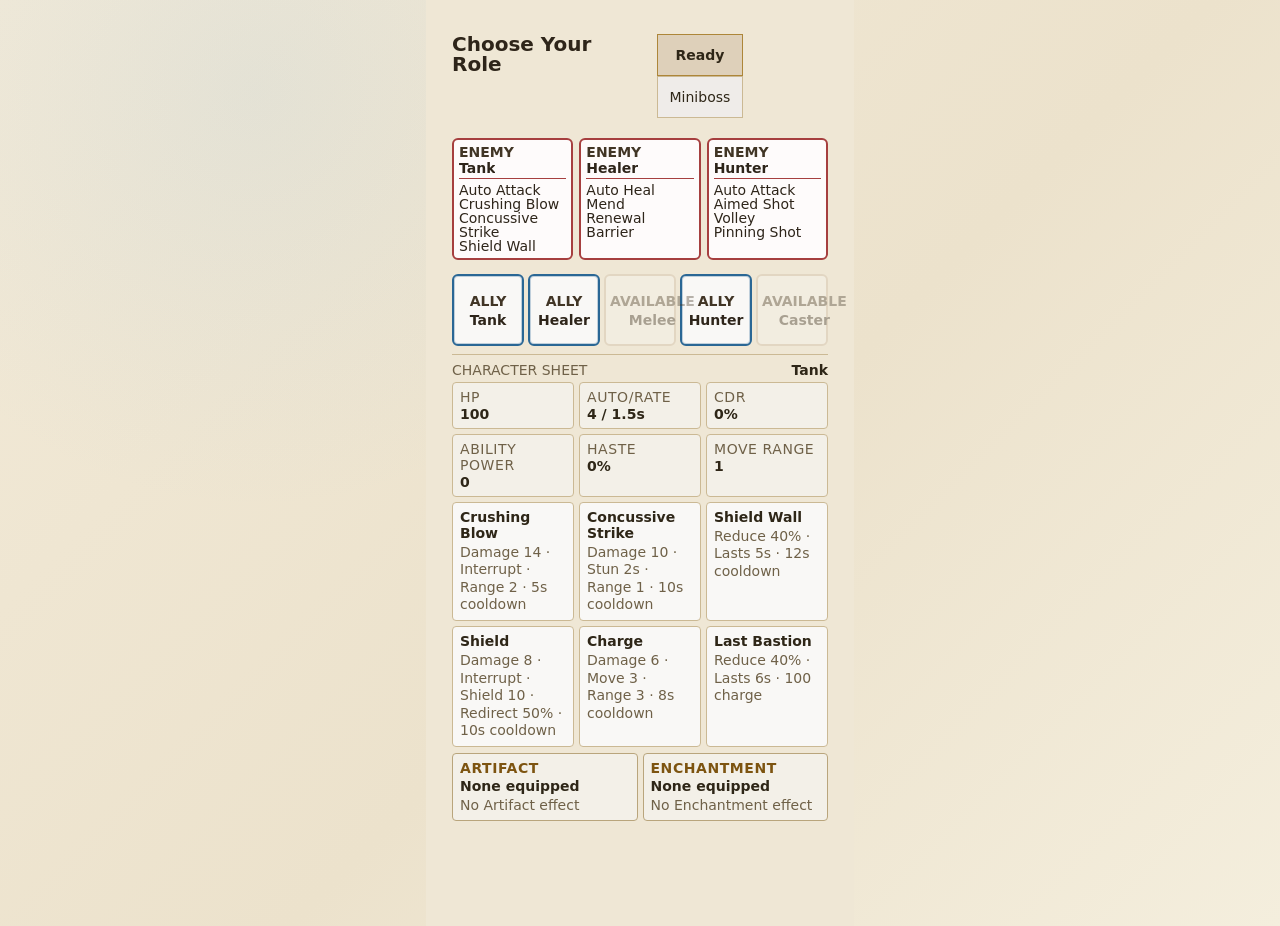
==== commit de02e0c8: "Improve loadout card details and readability" ====
--- a/index.html
+++ b/index.html
@@ -4,7 +4,7 @@
     <meta charset="utf-8">
     <meta name="viewport" content="width=device-width, initial-scale=1">
     <title>Card Combat RPG Prototype</title>
-    <link rel="stylesheet" href="styles.css?v=expanded-arena-2">
+    <link rel="stylesheet" href="styles.css?v=equip-card-details">
   </head>
   <body>
     <main class="app-shell">
@@ -156,7 +156,18 @@
       </div>
     </dialog>
 
-    <script src="game.js?v=no-team-labels"></script>
+    <dialog id="cardDetailDialog" class="modal card-detail-modal">
+      <div class="modal-header">
+        <div>
+          <p id="cardDetailRarity" class="eyebrow"></p>
+          <h1 id="cardDetailTitle">Card Details</h1>
+        </div>
+        <button id="closeCardDetail" class="icon-text-button" type="button">Close</button>
+      </div>
+      <div id="cardDetailContent" class="card-detail-content"></div>
+    </dialog>
+
+    <script src="game.js?v=equip-card-details"></script>
     <script src="loot/card-system.js"></script>
   </body>
 </html>
--- a/styles.css
+++ b/styles.css
@@ -2955,6 +2955,118 @@
   grid-template-columns: 1fr;
 }
 
+/* Readable loadout summary and tap-for-details cards. */
+#equipScreen .character-sheet-strip {
+  display: grid;
+  gap: 5px;
+}
+
+#equipScreen .player-stats-panel {
+  grid-template-columns: auto minmax(0, 1fr);
+  align-items: start;
+  width: 100%;
+  gap: 7px;
+}
+
+#equipScreen .gear-mini-list {
+  max-width: none;
+}
+
+#equipScreen .stat-mini-row {
+  grid-template-columns: 58px repeat(3, 38px);
+  min-height: 22px;
+  font-size: 11px;
+}
+
+#equipScreen .gear-mini-list div {
+  grid-template-columns: 62px minmax(0, 1fr);
+  min-height: 29px;
+  padding: 4px 5px;
+  font-size: 11px;
+  line-height: 1.15;
+}
+
+#equipScreen .slot span,
+#equipScreen .collection-card p {
+  font-size: 12px;
+}
+
+#equipScreen .slot strong,
+#equipScreen .collection-card h3 {
+  font-size: 14px;
+}
+
+#equipScreen .collection-card button {
+  min-height: 34px;
+  font-size: 12px;
+}
+
+.selectable-card {
+  cursor: pointer;
+}
+
+.selectable-card:focus-visible {
+  outline: 2px solid var(--gold);
+  outline-offset: 2px;
+}
+
+.card-detail-modal {
+  width: min(390px, calc(100vw - 18px));
+  max-height: calc(100dvh - 24px);
+  padding: 12px;
+}
+
+.card-detail-content,
+.card-detail-content section,
+.card-detail-abilities,
+.card-detail-bonuses {
+  display: grid;
+  gap: 8px;
+}
+
+.card-detail-content h2 {
+  margin: 2px 0 0;
+  font-size: 14px;
+  color: var(--gold);
+}
+
+.card-detail-rules,
+.card-detail-rule,
+.card-detail-abilities p,
+.card-detail-bonuses p {
+  margin: 0;
+  font-size: 14px;
+  line-height: 1.35;
+}
+
+.card-detail-abilities {
+  grid-template-columns: repeat(2, minmax(0, 1fr));
+}
+
+.card-detail-abilities article {
+  min-width: 0;
+  padding: 10px;
+  border: 1px solid var(--line);
+  background: var(--panel-soft);
+}
+
+.card-detail-abilities h3 {
+  margin: 0 0 5px;
+  font-size: 16px;
+}
+
+.card-detail-bonuses {
+  grid-template-columns: repeat(2, minmax(0, 1fr));
+}
+
+.card-detail-bonuses p {
+  display: flex;
+  justify-content: space-between;
+  gap: 8px;
+  padding: 7px;
+  border: 1px solid var(--line);
+}
+
 /* Battle units use compact information cards inside the existing 4x4 grid. */
 .battlefield .unit-card.unit-token {
   position: relative;
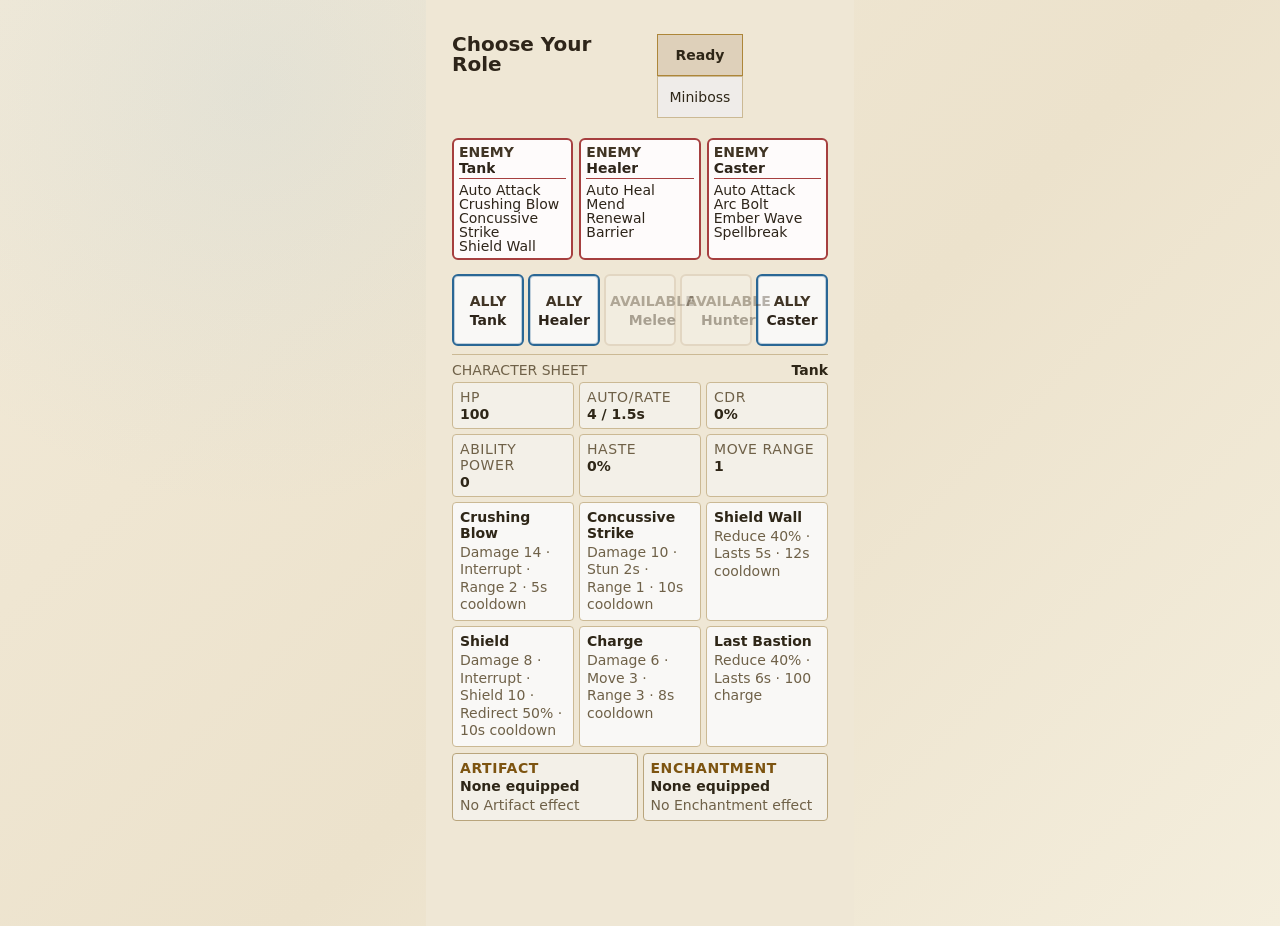
==== commit 8fefa867: "Persist gear and improve battlefield layout" ====
--- a/index.html
+++ b/index.html
@@ -4,7 +4,7 @@
     <meta charset="utf-8">
     <meta name="viewport" content="width=device-width, initial-scale=1">
     <title>Card Combat RPG Prototype</title>
-    <link rel="stylesheet" href="styles.css?v=equip-card-details">
+    <link rel="stylesheet" href="styles.css?v=battle-header-spacing">
   </head>
   <body>
     <main class="app-shell">
@@ -167,7 +167,7 @@
       <div id="cardDetailContent" class="card-detail-content"></div>
     </dialog>
 
-    <script src="game.js?v=equip-card-details"></script>
-    <script src="loot/card-system.js"></script>
+    <script src="game.js?v=battle-header-spacing"></script>
+    <script src="loot/card-system.js?v=permanent-collection"></script>
   </body>
 </html>
--- a/styles.css
+++ b/styles.css
@@ -2745,11 +2745,13 @@
 
 .battlefield .unit-token .token-name {
   max-width: 100%;
+  overflow: hidden;
   font-size: 9px;
   font-weight: 800;
   line-height: 1.1;
   text-align: center;
-  overflow-wrap: break-word;
+  text-overflow: ellipsis;
+  white-space: nowrap;
 }
 
 .battlefield .unit-token.wide .token-name { font-size: 12px; }
@@ -2880,7 +2882,7 @@
    grid row and collided with the name. Reserve a fixed row and size the rotated
    shapes to fit inside it. */
 .battlefield .unit-token {
-  grid-template-rows: 12px 58px 14px 5px 10px 12px;
+  grid-template-rows: 10px 52px 12px 5px 9px 11px;
 }
 
 .battlefield .unit-token .token-shape {
@@ -3067,49 +3069,33 @@
   border: 1px solid var(--line);
 }
 
-/* Battle units use compact information cards inside the existing 4x4 grid. */
+/* Units are pieces on a board, not cards. The shape carries team and role, and
+   the cell is the container -- so the token itself has no chrome of its own. */
 .battlefield .unit-card.unit-token {
   position: relative;
   display: grid;
-  place-items: stretch;
-  grid-template-rows: 42px 25px minmax(0, 1fr) 12px;
+  place-items: center;
+  grid-template-rows: 10px 52px 12px 5px 9px 11px;
+  gap: 2px;
   width: 100%;
   height: 100%;
   min-height: 0;
-  padding: 4px;
-  overflow: hidden;
+  padding: 3px 4px 4px;
+  overflow: visible;
   color: var(--text);
-  text-align: left;
-  background: #fff;
-  border: 1px solid #aaa39a;
-  border-radius: 5px;
-  box-shadow: 0 2px 5px rgba(51, 45, 38, 0.12);
-}
-
-.battlefield .unit-card.unit-token.ally {
-  border-top: 3px solid #2a6795;
-}
-
-.battlefield .unit-card.unit-token.enemy {
-  border-top: 3px solid #a83228;
-}
-
-.battlefield .unit-card.unit-token.player {
-  border-color: #9a6a12;
-  border-top-width: 3px;
-}
-
-.battlefield .unit-card.unit-token.selected {
-  outline: 2px solid #c58b1b;
-  outline-offset: -2px;
-}
-
+  text-align: center;
+  background: transparent;
+  border: 0;
+  border-radius: 0;
+  box-shadow: none;
+}
+
+/* The ultimate meter rings the token's own outline -- a circle for allies, the
+   rotated square for enemies -- instead of boxing the whole cell like a card. */
 .battlefield .unit-card.unit-token .ultimate-border {
   position: absolute;
-  inset: 0;
+  inset: -5px;
   z-index: 3;
-  width: 100%;
-  height: 100%;
   overflow: visible;
   pointer-events: none;
 }
@@ -3118,10 +3104,16 @@
   fill: none;
   vector-effect: non-scaling-stroke;
   stroke-width: 3px;
+  rx: 6px;
+}
+
+.battlefield .unit-card.unit-token.ally .ultimate-border rect {
+  rx: 50px;
 }
 
 .battlefield .unit-card.unit-token .ultimate-border-track {
-  stroke: #c4beb5;
+  stroke: rgba(150, 141, 128, 0.35);
+  stroke-width: 2px;
 }
 
 .battlefield .unit-card.unit-token .ultimate-border-fill {
@@ -3145,139 +3137,26 @@
   filter: drop-shadow(0 0 2px rgba(181, 54, 44, 0.72));
 }
 
-.battle-card-head {
-  min-width: 0;
-  padding-right: 47px;
-}
-
-.battle-card-head span,
-.battle-card-health span,
-.battle-card-conditions > span,
-.battle-card-target > span {
-  display: block;
-  font-size: 6px;
-  line-height: 1.1;
-  color: var(--muted);
-  text-transform: uppercase;
-}
-
-.battle-card-head strong {
-  display: block;
-  overflow: hidden;
-  font-size: 11px;
-  line-height: 1.05;
-  text-overflow: ellipsis;
-  white-space: nowrap;
-}
-
-.battle-card-head small {
-  display: block;
-  overflow: hidden;
-  font-size: 6px;
-  line-height: 1.1;
-  text-overflow: ellipsis;
-  white-space: nowrap;
-}
-
-.battle-card-target {
-  position: absolute;
-  top: 3px;
-  right: 3px;
-  width: 45px;
-  min-height: 36px;
-  padding: 3px;
-  overflow: hidden;
-  background: #f3f1ed;
-  border: 1px solid #c9c4bc;
-  border-radius: 3px;
-}
-
-.battle-card-target strong,
-.battle-card-target small {
-  display: block;
-  overflow: hidden;
-  font-size: 6px;
-  line-height: 1.1;
-  text-overflow: ellipsis;
-  white-space: nowrap;
-}
-
-.battle-card-target > div {
-  height: 3px;
-  margin: 2px 0;
-  overflow: hidden;
-  background: #d8d4cd;
-}
-
-.battle-card-target > div i {
-  display: block;
-  height: 100%;
-  background: #a83228;
-}
-
-.battle-card-health {
-  min-width: 0;
-}
-
-.battle-card-health > strong {
-  float: right;
-  margin-top: -7px;
-  font-size: 7px;
-}
-
-.battle-card-health .hp-bar {
-  box-sizing: border-box;
-  width: calc(100% - 8px);
-  height: 7px;
-  margin: 3px auto 0;
-  overflow: hidden;
-  background: #dedbd5;
-  border: 1px solid #c9c4bc;
-}
-
-.battle-card-health .hp-bar i {
-  display: block;
-  height: 100%;
-  background: #397652;
-}
-
-.battlefield .unit-card.unit-token.enemy .battle-card-health .hp-bar i {
-  background: #a83228;
-}
-
-.battle-card-conditions {
-  min-height: 0;
-  padding: 3px;
-  overflow: hidden;
-  background: #f7f6f3;
-  border: 1px solid #d8d4cd;
-}
-
-.battle-card-conditions div {
-  display: grid;
-  gap: 1px;
-  margin-top: 2px;
-}
-
-.battle-card-conditions small {
-  overflow: hidden;
-  font-size: 6px;
-  line-height: 1.1;
-  text-overflow: ellipsis;
-  white-space: nowrap;
-}
-
-.battlefield .unit-card.unit-token .token-pips {
-  position: absolute;
-  right: 3px;
-  bottom: 2px;
-  display: flex;
-  gap: 1px;
-}
+
+
+
+
+
+
+
+
+
+
+
+
+
+
+
+
 
 .battlefield .unit-card.unit-token .cast-track {
   position: relative;
-  grid-row: 4;
+  grid-row: 6;
   width: 100%;
   min-width: 0;
 }
@@ -3700,27 +3579,9 @@
   display: none;
 }
 
-#battleScreen .battle-card-head span,
-#battleScreen .battle-card-health span,
-#battleScreen .battle-card-conditions > span,
-#battleScreen .battle-card-target > span {
-  font-size: 9px;
-}
-
-#battleScreen .battle-card-head strong {
-  font-size: 14px;
-}
-
-#battleScreen .battle-card-head small,
-#battleScreen .battle-card-target strong,
-#battleScreen .battle-card-target small,
-#battleScreen .battle-card-conditions small {
-  font-size: 10px;
-}
-
-#battleScreen .battle-card-health > strong {
-  font-size: 11px;
-}
+
+
+
 
 #battleScreen .battle-action-row .target-panel > span,
 #battleScreen .battle-action-row .target-detail {
@@ -3820,12 +3681,6 @@
   font-size: 12px;
 }
 
-#battleScreen .battle-card-health > strong {
-  display: block;
-  float: none;
-  margin: 0 4px 0 0;
-  text-align: right;
-}
 
 #battleScreen .battle-action-row {
   grid-template-columns: 1fr;
@@ -3890,9 +3745,6 @@
   min-height: 0;
 }
 
-#battleScreen .battle-card-conditions div {
-  margin-top: 0;
-}
 
 #battleScreen .battlefield-target-panel {
   position: absolute;
@@ -4002,3 +3854,87 @@
 #battleScreen .battle-action-row .ability-button small {
   font-size: 12px;
 }
+
+/* Compact battle heading: encounter, title, and controls share one row. */
+#battleScreen .combat-topbar {
+  display: grid;
+  grid-template-columns: minmax(0, 1fr) auto;
+  gap: 6px;
+  min-height: 28px;
+  align-items: center;
+}
+
+#battleScreen .combat-topbar > div:first-child {
+  display: flex;
+  min-width: 0;
+  align-items: center;
+  gap: 6px;
+}
+
+#battleScreen .combat-topbar .eyebrow {
+  flex: 0 0 auto;
+  margin: 0;
+  font-size: 10px;
+  line-height: 1;
+  white-space: nowrap;
+}
+
+#battleScreen .combat-topbar h1 {
+  min-width: 0;
+  margin: 0;
+  font-size: 14px;
+  line-height: 1;
+}
+
+#battleScreen .combat-topbar .run-track {
+  display: none;
+}
+
+#battleScreen .combat-topbar .topbar-actions {
+  display: grid;
+  grid-template-columns: repeat(2, auto);
+  flex-basis: auto;
+  gap: 3px;
+}
+
+#battleScreen .combat-topbar .topbar-actions button {
+  min-height: 26px;
+  padding: 0 5px;
+  font-size: 10px;
+}
+
+/* Cards sit inside roomy grid cells so lines and spell pulses stay visible. */
+#battleScreen .battlefield {
+  gap: 12px 10px;
+  padding: 9px 8px;
+}
+
+#battleScreen .battlefield .cell {
+  display: grid;
+  width: 100%;
+  min-width: 0;
+  height: 100%;
+  min-height: 0;
+  place-items: center;
+}
+
+#battleScreen .battlefield .unit-card.unit-token {
+  width: 90%;
+  min-width: 0;
+  height: 126px;
+  max-height: calc(100% - 14px);
+  min-height: 0;
+  padding: 4px 5px;
+  border: 1px solid var(--line-bright);
+  border-radius: 4px;
+  background: rgba(251, 246, 234, 0.96);
+  box-shadow: 0 4px 10px rgba(62, 48, 30, 0.2);
+}
+
+#battleScreen .battlefield .unit-card.unit-token.enemy {
+  border-color: rgba(168, 50, 40, 0.9);
+}
+
+#battleScreen .battlefield .unit-card.unit-token.ally {
+  border-color: rgba(154, 111, 20, 0.9);
+}
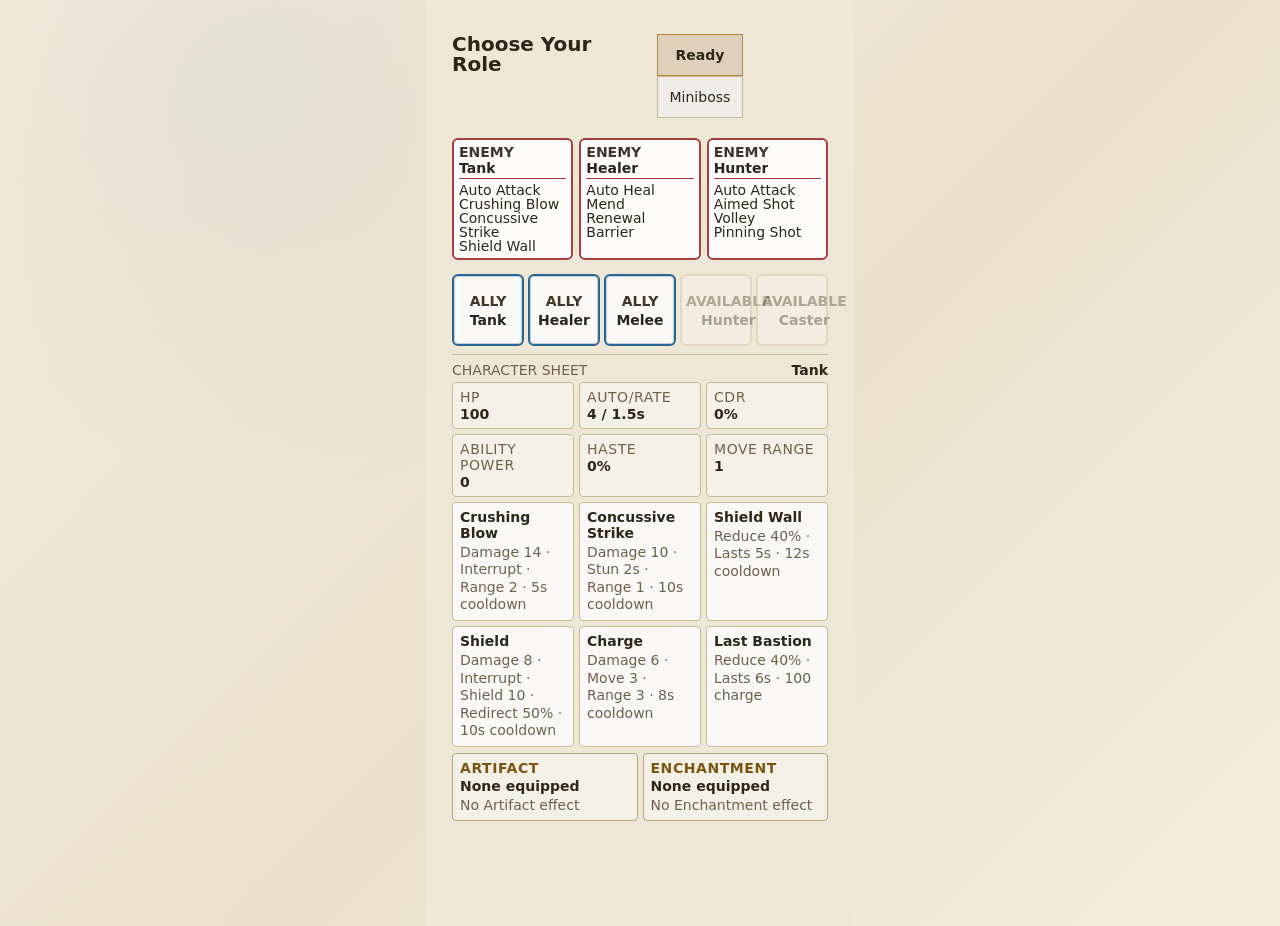
==== commit 0299b0fe: "Keep caster interrupt bars visible" ====
--- a/index.html
+++ b/index.html
@@ -4,7 +4,7 @@
     <meta charset="utf-8">
     <meta name="viewport" content="width=device-width, initial-scale=1">
     <title>Card Combat RPG Prototype</title>
-    <link rel="stylesheet" href="styles.css?v=battle-header-spacing">
+    <link rel="stylesheet" href="styles.css?v=visible-cast-bars">
   </head>
   <body>
     <main class="app-shell">
--- a/styles.css
+++ b/styles.css
@@ -3938,3 +3938,27 @@
 #battleScreen .battlefield .unit-card.unit-token.ally {
   border-color: rgba(154, 111, 20, 0.9);
 }
+
+/* Casting must remain obvious: pin the interrupt bar inside the card edge. */
+#battleScreen .battlefield .unit-card.unit-token .cast-track {
+  position: absolute;
+  right: 4px;
+  bottom: 3px;
+  left: 4px;
+  z-index: 8;
+  width: auto;
+  height: 14px;
+  border: 1px solid rgba(99, 64, 159, 0.9);
+  background: rgba(251, 246, 234, 0.98);
+  box-shadow: 0 0 6px rgba(99, 64, 159, 0.42);
+}
+
+#battleScreen .battlefield .unit-card.unit-token .cast-track span {
+  background: rgba(99, 64, 159, 0.58);
+}
+
+#battleScreen .battlefield .unit-card.unit-token .cast-track strong {
+  color: #211334;
+  font-size: 9px;
+  font-weight: 900;
+}
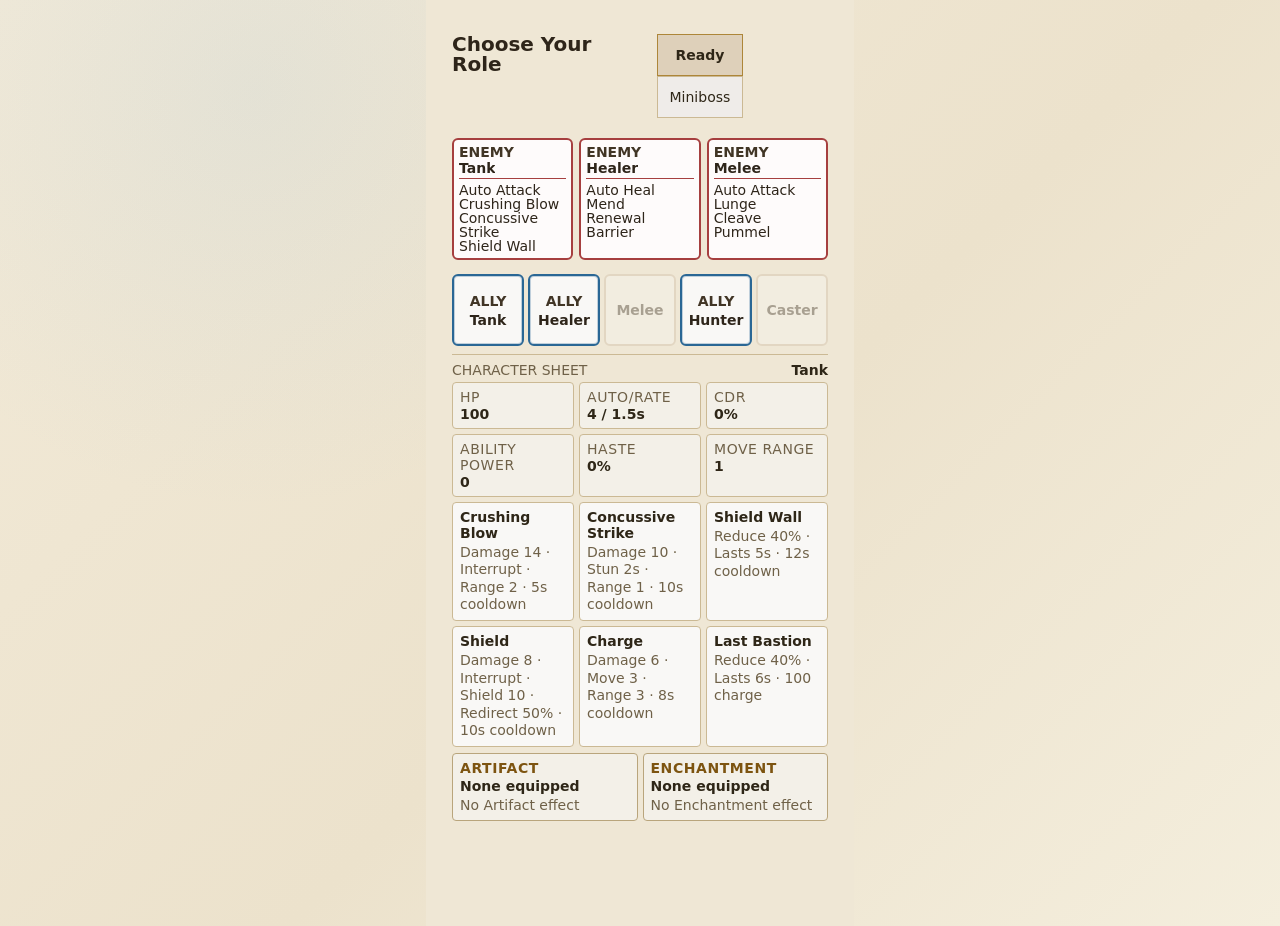
==== commit d7c86108: "Clean role labels and animate global cooldown" ====
--- a/index.html
+++ b/index.html
@@ -4,7 +4,7 @@
     <meta charset="utf-8">
     <meta name="viewport" content="width=device-width, initial-scale=1">
     <title>Card Combat RPG Prototype</title>
-    <link rel="stylesheet" href="styles.css?v=visible-cast-bars">
+    <link rel="stylesheet" href="styles.css?v=global-cooldown-sweep">
   </head>
   <body>
     <main class="app-shell">
@@ -167,7 +167,7 @@
       <div id="cardDetailContent" class="card-detail-content"></div>
     </dialog>
 
-    <script src="game.js?v=battle-header-spacing"></script>
+    <script src="game.js?v=clean-role-labels"></script>
     <script src="loot/card-system.js?v=permanent-collection"></script>
   </body>
 </html>
--- a/styles.css
+++ b/styles.css
@@ -1444,6 +1444,22 @@
   background: rgba(242, 240, 237, 0.48);
 }
 
+.ability-button .global-cooldown-fill {
+  position: absolute;
+  inset: auto 0 0;
+  z-index: 1;
+  height: 0;
+  pointer-events: none;
+  background: rgba(201, 149, 37, 0.24);
+  border-top: 2px solid rgba(201, 149, 37, 0.9);
+  box-shadow: 0 -2px 7px rgba(201, 149, 37, 0.38);
+  transition: height 90ms linear;
+}
+
+.ability-button.global-cooldown {
+  border-color: rgba(154, 111, 20, 0.72);
+}
+
 .ability-button:disabled {
   color: #342a1d;
   cursor: default;
@@ -3962,3 +3978,54 @@
   font-size: 9px;
   font-weight: 900;
 }
+
+/* Battlefield factions: heroes are spheres; Darkwood enemies are pyramids. */
+#battleScreen .battlefield .unit-token.ally .token-shape {
+  width: 48px;
+  height: 48px;
+  border: 2px solid rgba(42, 103, 149, 0.92);
+  border-radius: 50%;
+  background:
+    radial-gradient(circle at 31% 25%, rgba(255, 255, 255, 0.96) 0 7%, rgba(255, 255, 255, 0.24) 8% 18%, transparent 19%),
+    radial-gradient(circle at 36% 31%, #9ecae0 0, #4d91b8 38%, #245b80 72%, #15384f 100%);
+  box-shadow:
+    inset -7px -8px 10px rgba(13, 39, 58, 0.38),
+    inset 5px 5px 8px rgba(255, 255, 255, 0.22),
+    0 5px 9px rgba(35, 52, 58, 0.34);
+}
+
+#battleScreen .battlefield .unit-token.player .token-shape {
+  border-color: #c99525;
+  box-shadow:
+    inset -7px -8px 10px rgba(13, 39, 58, 0.38),
+    inset 5px 5px 8px rgba(255, 255, 255, 0.22),
+    0 0 0 3px rgba(201, 149, 37, 0.24),
+    0 5px 9px rgba(35, 52, 58, 0.34);
+}
+
+#battleScreen .battlefield .unit-token.enemy .token-shape {
+  width: 50px;
+  height: 48px;
+  border: 0;
+  border-radius: 0;
+  clip-path: polygon(50% 0, 100% 100%, 0 100%);
+  transform: none;
+  background:
+    linear-gradient(63deg, #6f1815 0 49%, transparent 50%),
+    linear-gradient(-63deg, #d45d49 0 49%, #8e2720 50%);
+  filter: drop-shadow(0 5px 4px rgba(72, 23, 18, 0.34));
+  box-shadow: none;
+}
+
+#battleScreen .battlefield .unit-token.enemy .token-symbol {
+  padding-top: 12px;
+  color: #fff4df;
+  font-size: 17px;
+  transform: none;
+  text-shadow: 0 1px 2px rgba(57, 13, 10, 0.85);
+}
+
+#battleScreen .battlefield .unit-token.enemy.wide .token-shape {
+  width: 62px;
+  height: 58px;
+}
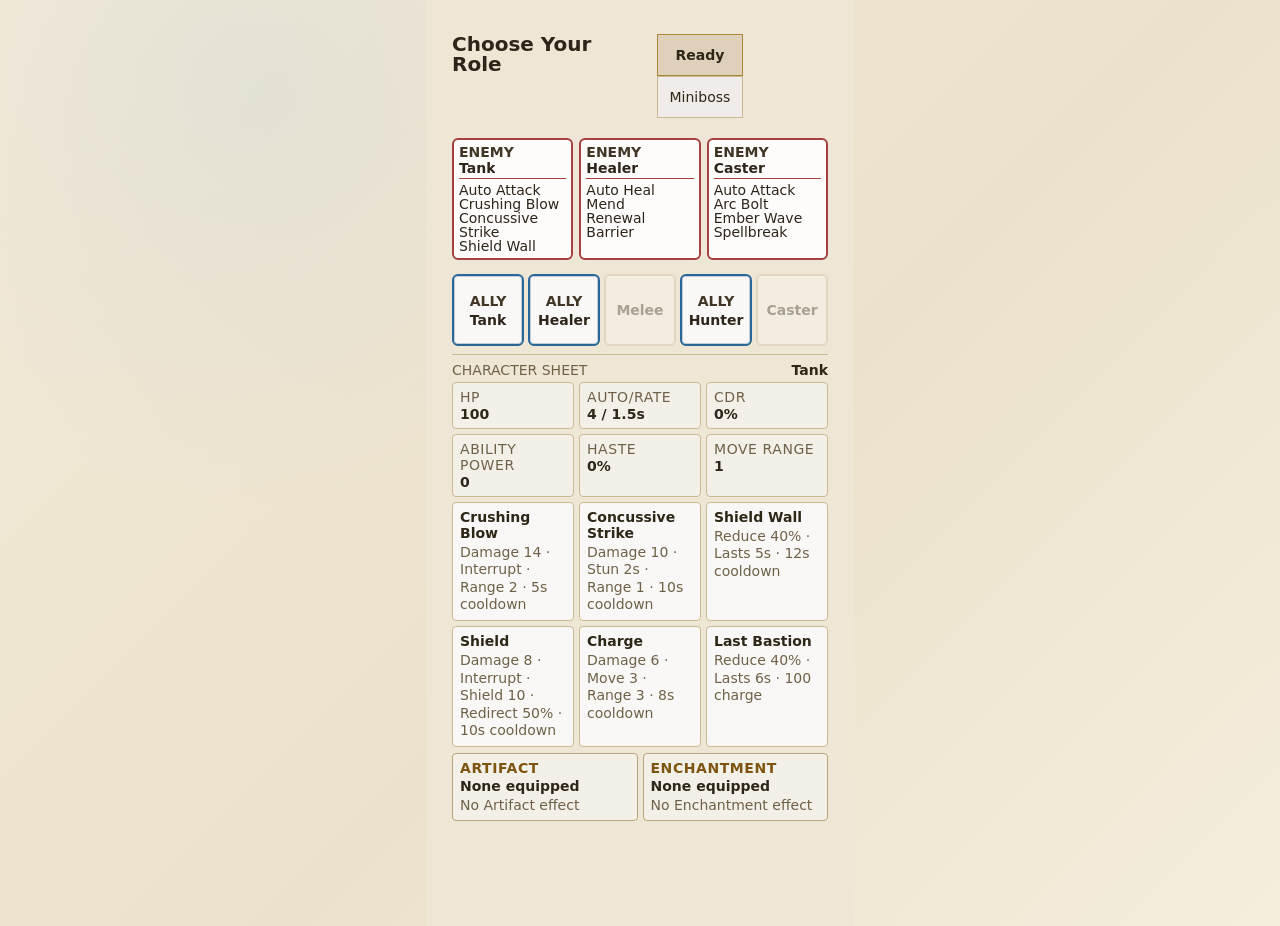
==== commit c1d418af: "Restrict random boss adds to damage roles" ====
--- a/index.html
+++ b/index.html
@@ -167,7 +167,7 @@
       <div id="cardDetailContent" class="card-detail-content"></div>
     </dialog>
 
-    <script src="game.js?v=clean-role-labels"></script>
-    <script src="loot/card-system.js?v=permanent-collection"></script>
+    <script src="game.js?v=damage-only-boss-adds"></script>
+    <script src="loot/card-system.js?v=permanent-gear-save"></script>
   </body>
 </html>
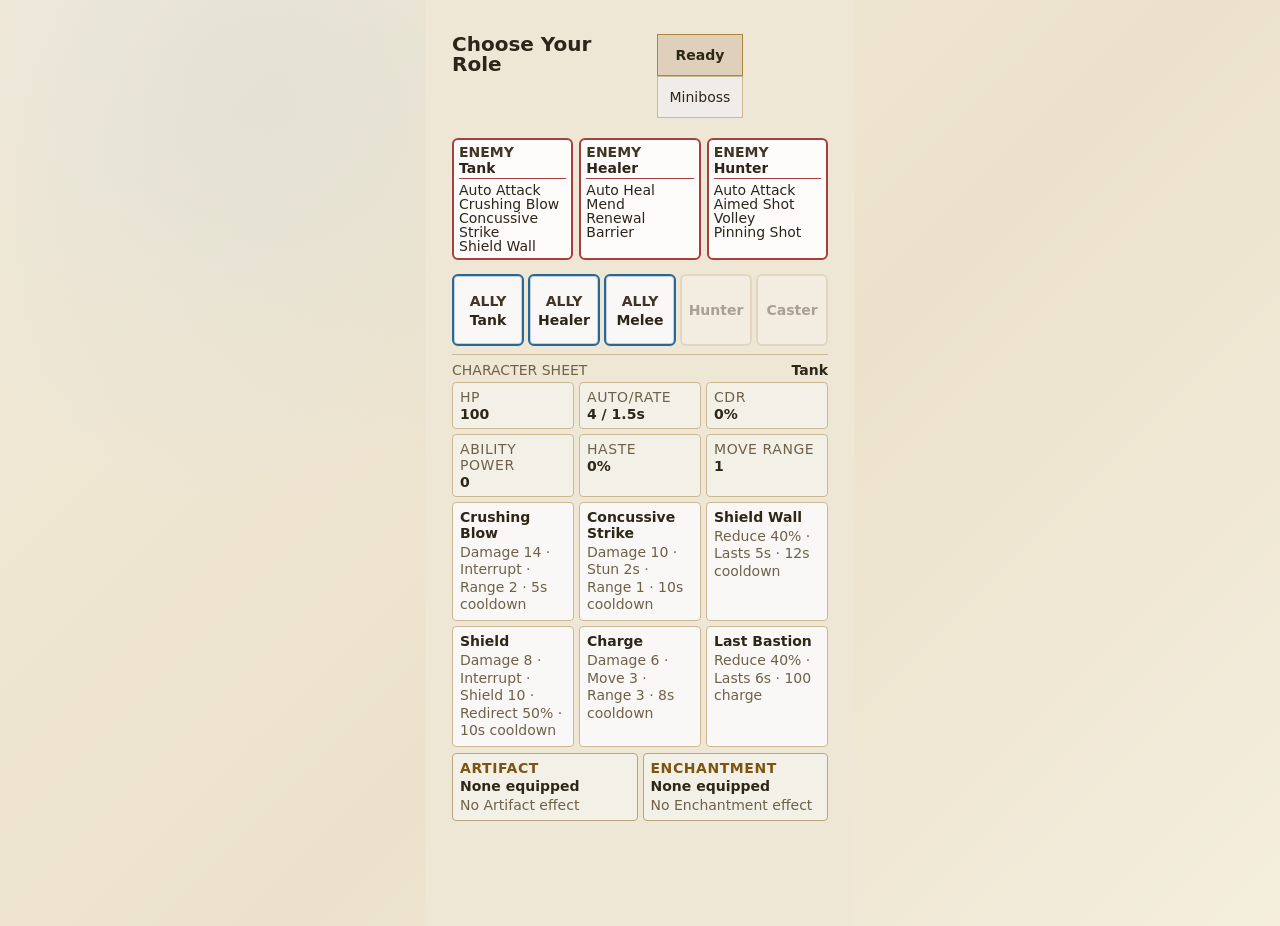
==== commit 661f8e70: "Refine battlefield feedback and Tank Charge" ====
--- a/index.html
+++ b/index.html
@@ -4,7 +4,7 @@
     <meta charset="utf-8">
     <meta name="viewport" content="width=device-width, initial-scale=1">
     <title>Card Combat RPG Prototype</title>
-    <link rel="stylesheet" href="styles.css?v=global-cooldown-sweep">
+    <link rel="stylesheet" href="styles.css?v=battlefield-side-tints">
   </head>
   <body>
     <main class="app-shell">
@@ -167,7 +167,7 @@
       <div id="cardDetailContent" class="card-detail-content"></div>
     </dialog>
 
-    <script src="game.js?v=damage-only-boss-adds"></script>
-    <script src="loot/card-system.js?v=permanent-gear-save"></script>
+    <script src="game.js?v=charge-area-taunt"></script>
+    <script src="loot/card-system.js?v=charge-area-taunt"></script>
   </body>
 </html>
--- a/styles.css
+++ b/styles.css
@@ -3750,6 +3750,24 @@
   height: 100%;
 }
 
+.target-lines path.tank-auto-pulse-glow,
+.target-lines path.tank-auto-pulse {
+  fill: none;
+  pointer-events: none;
+  stroke-linecap: round;
+}
+
+.target-lines path.tank-auto-pulse-glow {
+  stroke: rgba(255, 226, 133, 0.72);
+  stroke-width: 8px;
+  filter: drop-shadow(0 0 5px rgba(224, 167, 39, 0.75));
+}
+
+.target-lines path.tank-auto-pulse {
+  stroke: #fff8d2;
+  stroke-width: 3px;
+}
+
 #battleScreen .battlefield {
   grid-template-rows: repeat(4, minmax(0, 1fr));
   align-content: stretch;
@@ -3923,6 +3941,8 @@
 #battleScreen .battlefield {
   gap: 12px 10px;
   padding: 9px 8px;
+  background:
+    linear-gradient(to bottom, rgba(248, 233, 229, 0.78) 0 50%, rgba(237, 245, 230, 0.78) 50% 100%);
 }
 
 #battleScreen .battlefield .cell {
